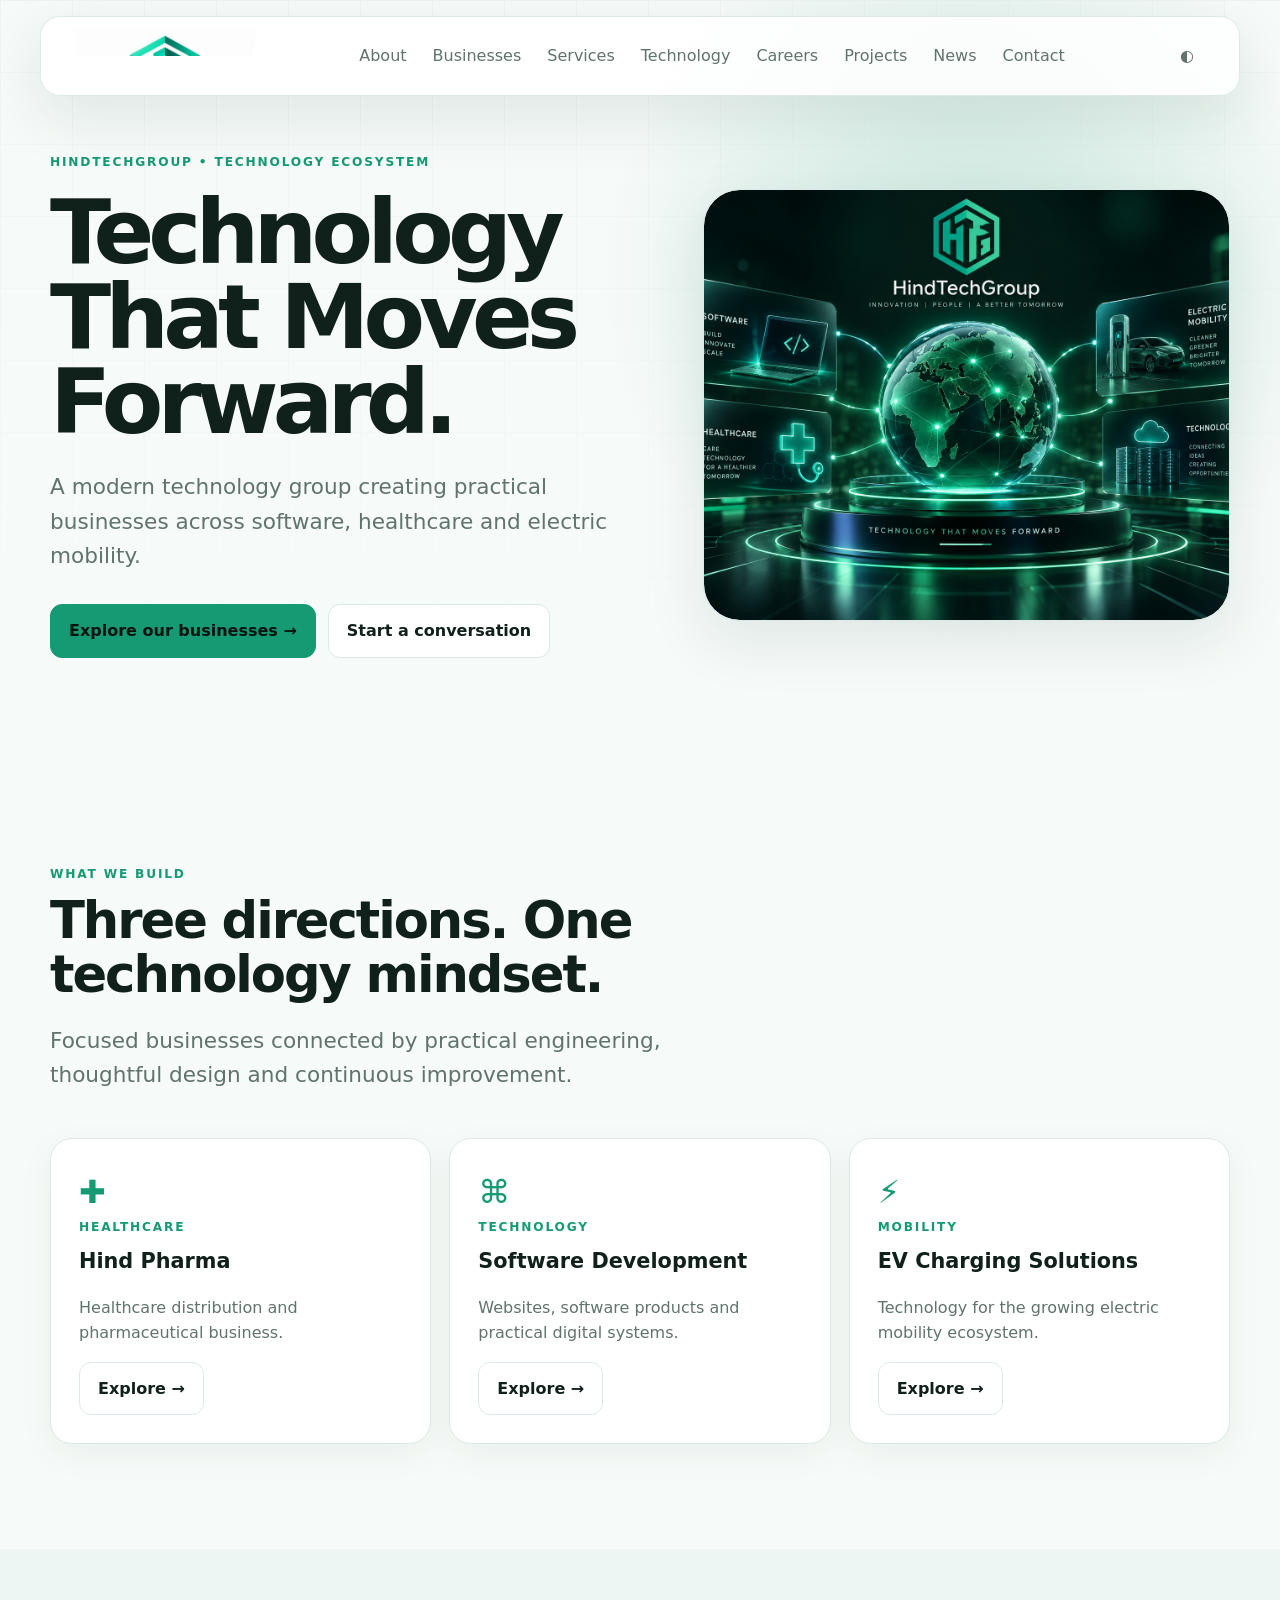
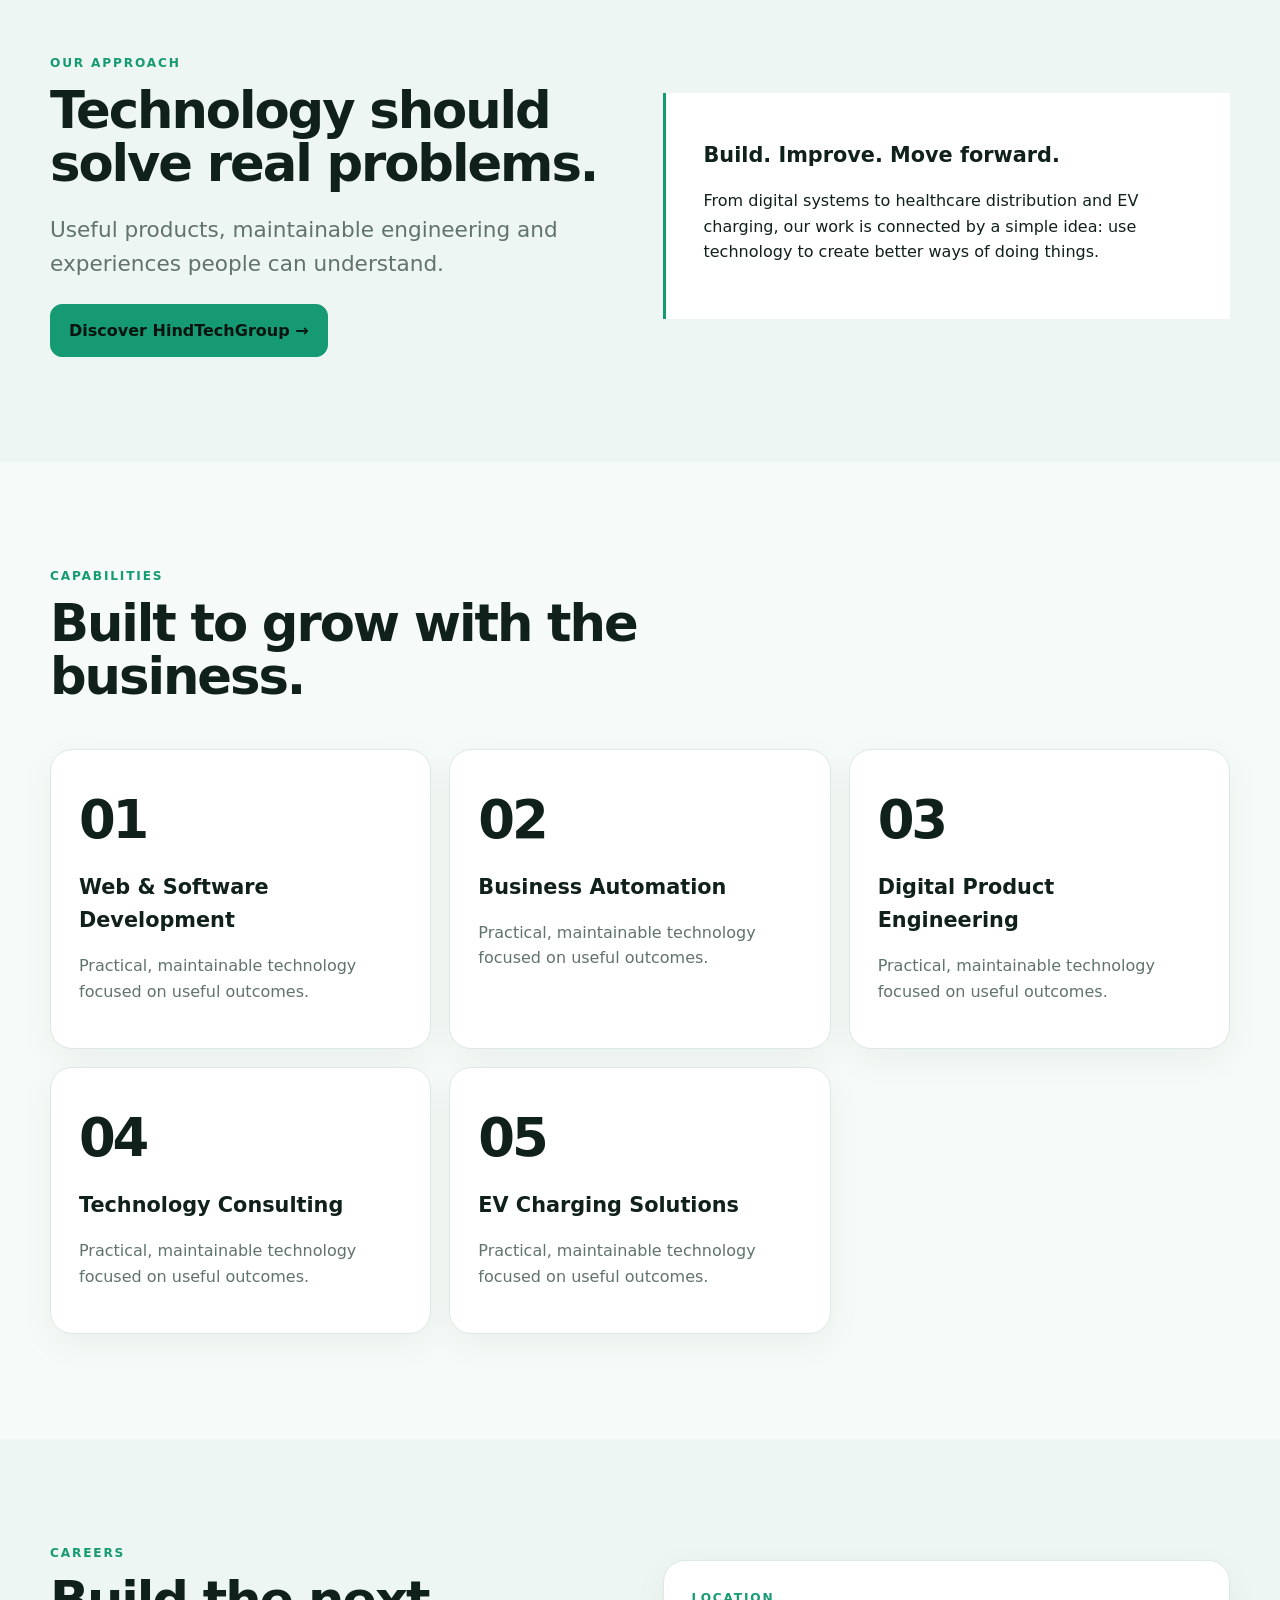
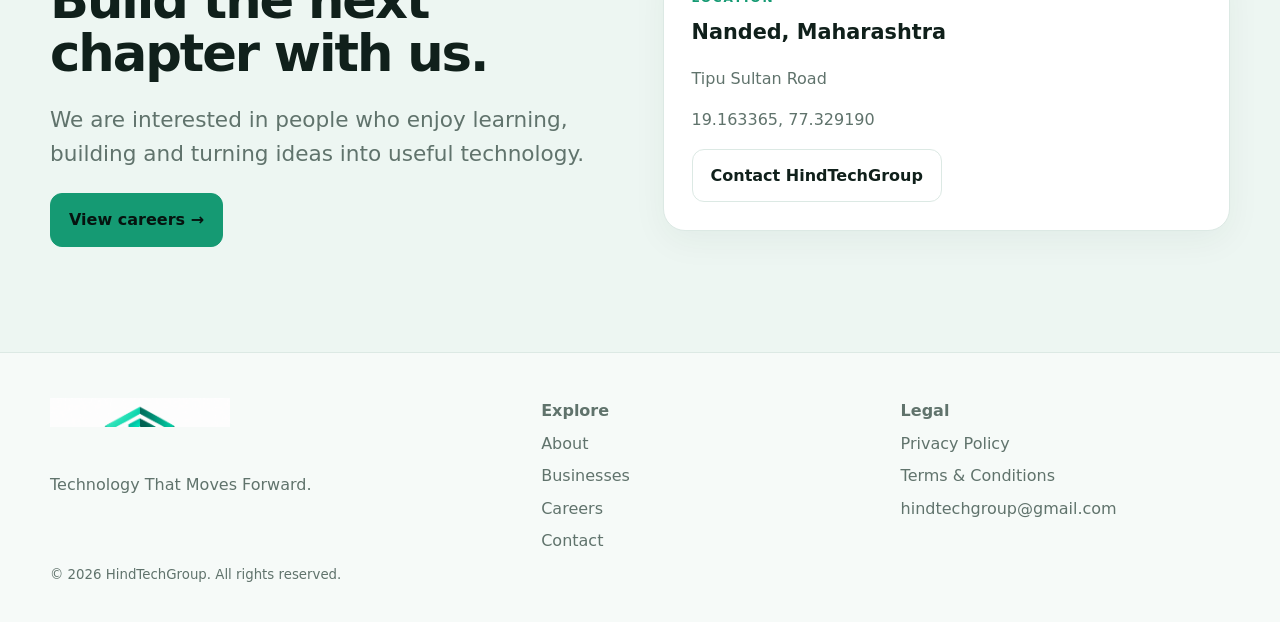
==== View/index.html @ 936b280a "Honor mobile browser Request Desktop Website" ====
<!doctype html><html lang="en"><head><meta charset="utf-8"><meta name="viewport" content="width=device-width,initial-scale=1"><script>(function(){var u=navigator.userAgent||'',t=navigator.maxTouchPoints||0,s=window.screen&&window.screen.width||0;var desktopRequested=((/Macintosh/.test(u)&&t>0)||(!/Android|iPhone|iPad|iPod|Mobile/.test(u)&&t>0&&s<=700));if(desktopRequested){document.documentElement.dataset.layout='desktop';var v=document.querySelector('meta[name="viewport"]');if(v)v.setAttribute('content','width=980,initial-scale=1');}})();</script><meta name="description" content="HindTechGroup builds technology across software, healthcare and EV charging solutions."><meta name="theme-color" content="#159a73"><link rel="icon" href="../Assets/HTG_logo.png"><link rel="stylesheet" href="styles.css"><title>HindTechGroup — Technology That Moves Forward.</title></head><body><header class="siteHeader"><div class="nav container"><a href="index.html"><img class="logo logoLight" src="../Assets/HTG_logo.png" alt="HindTechGroup"><img class="logo logoDark" src="../Assets/HTG_logo_dark.png" alt="HindTechGroup"></a><nav id="mainNav" class="navLinks" aria-label="Primary navigation"><a href="about.html">About</a><a href="businesses.html">Businesses</a><a href="services.html">Services</a><a href="technology.html">Technology</a><a href="careers.html">Careers</a><a href="projects.html">Projects</a><a href="news.html">News</a><a href="contact.html">Contact</a></nav><div><button id="themeToggle" class="themeBtn" type="button">◐</button><button id="menuToggle" class="menuBtn" type="button" aria-controls="mainNav" aria-expanded="false">☰</button></div></div></header><main><section class="hero"><div class="container heroGrid"><div class="reveal"><div class="eyebrow">HINDTECHGROUP • TECHNOLOGY ECOSYSTEM</div><h1>Technology That Moves Forward.</h1><p class="lead">A modern technology group creating practical businesses across software, healthcare and electric mobility.</p><div class="actions"><a class="btn primary" href="businesses.html">Explore our businesses →</a><a class="btn secondary" href="contact.html">Start a conversation</a></div></div><div class="visual reveal"><img class="heroVisualImage" src="../Assets/HTG_abstract%203D%20technology.png" alt="Abstract 3D technology visual representing HindTechGroup"></div></div></section><section class="section"><div class="container"><div class="sectionHead reveal"><div class="eyebrow">What we build</div><h2>Three directions. One technology mindset.</h2><p class="lead">Focused businesses connected by practical engineering, thoughtful design and continuous improvement.</p></div><div id="businessGrid" class="grid3"></div></div></section><section class="section alt"><div class="container split"><div class="reveal"><div class="eyebrow">Our approach</div><h2>Technology should solve real problems.</h2><p class="lead">Useful products, maintainable engineering and experiences people can understand.</p><a class="btn primary" href="about.html">Discover HindTechGroup →</a></div><div class="quote reveal"><h3>Build. Improve. Move forward.</h3><p>From digital systems to healthcare distribution and EV charging, our work is connected by a simple idea: use technology to create better ways of doing things.</p></div></div></section><section class="section"><div class="container"><div class="sectionHead reveal"><div class="eyebrow">Capabilities</div><h2>Built to grow with the business.</h2></div><div id="serviceGrid" class="grid3"></div></div></section><section class="section alt"><div class="container split"><div><div class="eyebrow">Careers</div><h2>Build the next chapter with us.</h2><p class="lead">We are interested in people who enjoy learning, building and turning ideas into useful technology.</p><a class="btn primary" href="careers.html">View careers →</a></div><div class="card"><div class="eyebrow">Location</div><h3>Nanded, Maharashtra</h3><p>Tipu Sultan Road</p><p>19.163365, 77.329190</p><a class="btn secondary" href="contact.html">Contact HindTechGroup</a></div></div></section></main><footer class="footer"><div class="container footerGrid"><div><img class="logo logoLight" src="../Assets/HTG_logo.png" alt="HindTechGroup"><img class="logo logoDark" src="../Assets/HTG_logo_dark.png" alt="HindTechGroup"><p>Technology That Moves Forward.</p></div><div><strong>Explore</strong><a href="about.html">About</a><a href="businesses.html">Businesses</a><a href="careers.html">Careers</a><a href="contact.html">Contact</a></div><div><strong>Legal</strong><a href="privacy.html">Privacy Policy</a><a href="terms.html">Terms & Conditions</a><a href="mailto:hindtechgroup@gmail.com">hindtechgroup@gmail.com</a></div></div><div class="container"><small>© <span id="year"></span> HindTechGroup. All rights reserved.</small></div></footer><script type="module" src="site.js"></script></body></html>
---- View/styles.css ----
:root{--bg:#f6faf8;--surface:#fff;--surface2:#edf6f2;--text:#10201b;--muted:#60736c;--line:#dce9e4;--brand:#159a73;--glow:rgba(21,154,115,.2);--shadow:0 20px 60px rgba(18,60,48,.1);--max:1180px}html[data-theme=dark]{--bg:#07110e;--surface:#0d1a16;--surface2:#11251f;--text:#eefaf6;--muted:#a2b9b0;--line:#1d3930;--brand:#34d6a3;--glow:rgba(52,214,163,.16);--shadow:0 24px 80px rgba(0,0,0,.35)}*{box-sizing:border-box}html{scroll-behavior:smooth}body{margin:0;background:var(--bg);color:var(--text);font-family:Inter,system-ui,-apple-system,"Segoe UI",sans-serif;line-height:1.6}a{color:inherit;text-decoration:none}button,input,textarea{font:inherit}img{max-width:100%}.container{width:min(var(--max),calc(100% - 40px));margin:auto}.siteHeader{position:fixed;z-index:50;top:16px;left:50%;transform:translateX(-50%);width:min(1200px,calc(100% - 28px));padding:10px 14px;background:color-mix(in srgb,var(--surface) 84%,transparent);border:1px solid var(--line);backdrop-filter:blur(18px);border-radius:20px;box-shadow:var(--shadow)}.nav{display:flex;align-items:center;justify-content:space-between;gap:18px}.logo{width:180px;height:58px;display:block}.logoLight{object-fit:cover;object-position:center top;clip-path:inset(0 0 50% 0)}.logoDark{display:none;object-fit:contain;object-position:left center}html[data-theme=dark] .logoLight{display:none}html[data-theme=dark] .logoDark{display:block}.navLinks{display:flex;gap:4px;align-items:center}.navLinks a,.themeBtn,.menuBtn{padding:9px 11px;border:0;background:transparent;color:var(--muted);border-radius:10px;cursor:pointer}.navLinks a:hover,.themeBtn:hover{color:var(--text);background:var(--surface2)}.menuBtn{display:none}.hero{min-height:760px;display:grid;align-items:center;position:relative;overflow:hidden;padding:150px 0 100px;background:radial-gradient(circle at 76% 36%,var(--glow),transparent 34%)}.hero:before{content:"";position:absolute;inset:0;opacity:.35;background-image:linear-gradient(var(--line) 1px,transparent 1px),linear-gradient(90deg,var(--line) 1px,transparent 1px);background-size:72px 72px;mask-image:linear-gradient(to bottom,#000,transparent 90%)}.heroGrid{position:relative;display:grid;grid-template-columns:1.05fr .95fr;gap:70px;align-items:center}.eyebrow{font-size:.76rem;font-weight:800;letter-spacing:.15em;text-transform:uppercase;color:var(--brand)}h1{font-size:clamp(3.3rem,7vw,6.8rem);line-height:.95;letter-spacing:-.065em;margin:18px 0 25px}h2{font-size:clamp(2rem,4vw,3.5rem);line-height:1.05;letter-spacing:-.04em;margin:10px 0 16px}h3{margin:8px 0;font-size:1.3rem}.lead{font-size:clamp(1.05rem,1.8vw,1.35rem);color:var(--muted);max-width:650px}.actions{display:flex;flex-wrap:wrap;gap:12px;margin-top:30px}.btn{display:inline-flex;align-items:center;justify-content:center;gap:8px;border-radius:12px;padding:13px 18px;font-weight:750;border:1px solid var(--line)}.btn.primary{background:var(--brand);color:#06130f;border-color:var(--brand)}.btn.secondary{background:var(--surface)}.visual{min-height:430px;border:1px solid var(--line);border-radius:36px;background:var(--surface);box-shadow:var(--shadow);position:relative;overflow:hidden}.heroVisualImage{display:block;width:100%;height:100%;min-height:430px;object-fit:cover;object-position:center;border-radius:inherit}.section{padding:105px 0}.section.alt{background:var(--surface2)}.sectionHead{max-width:760px;margin-bottom:45px}.grid3{display:grid;grid-template-columns:repeat(3,1fr);gap:18px}.card{padding:28px;border:1px solid var(--line);background:var(--surface);border-radius:22px;box-shadow:0 10px 35px rgba(10,50,40,.05)}.card p{color:var(--muted)}.icon{font-size:2rem;color:var(--brand)}.number{font-size:3.3rem;font-weight:850;letter-spacing:-.06em}.split{display:grid;grid-template-columns:1fr 1fr;gap:45px;align-items:center}.quote{padding:38px;border-left:3px solid var(--brand);background:var(--surface)}.footer{padding:45px 0 35px;border-top:1px solid var(--line);color:var(--muted)}.footerGrid{display:grid;grid-template-columns:1.4fr 1fr 1fr;gap:30px}.footer a{display:block;margin:7px 0}.form{display:grid;gap:14px}.formGrid{display:grid;grid-template-columns:1fr 1fr;gap:14px}.field{display:grid;gap:7px}.field label{font-weight:700;font-size:.9rem}.field input,.field textarea{width:100%;padding:13px 14px;border:1px solid var(--line);background:var(--surface);color:var(--text);border-radius:11px;outline:none}.field input:focus,.field textarea:focus{border-color:var(--brand);box-shadow:0 0 0 4px var(--glow)}.formStatus{color:var(--brand);min-height:24px}.reveal{opacity:0;transform:translateY(18px);transition:opacity .65s ease,transform .65s ease}.reveal.is-visible{opacity:1;transform:none}.pageHero{padding:180px 0 85px;background:radial-gradient(circle at 80% 30%,var(--glow),transparent 30%)}.map{width:100%;height:300px;border:0;border-radius:22px}.legal{max-width:850px}.legal h2{font-size:1.7rem;margin-top:38px}@media(max-width:900px){.heroGrid,.split{grid-template-columns:1fr}.visual{min-height:0}.heroVisualImage{height:auto;min-height:0;object-fit:contain;object-position:center}.grid3{grid-template-columns:1fr}.navLinks{position:absolute;top:72px;left:0;right:0;display:none;padding:10px;background:var(--surface);border:1px solid var(--line);border-radius:16px;flex-direction:column;align-items:stretch}.navLinks.is-open{display:flex}.menuBtn{display:inline-block}.footerGrid{grid-template-columns:1fr 1fr}.formGrid{grid-template-columns:1fr}}@media(max-width:600px){.map{height:230px}.container{width:calc(100% - 28px)}.siteHeader{top:9px}.logo{width:155px;height:52px}.logoLight{object-fit:cover;object-position:center top;clip-path:inset(0 0 50% 0)}.logoDark{object-fit:contain;object-position:left center}.hero{min-height:auto;padding:135px 0 70px}h1{font-size:3.5rem}.section{padding:75px 0}.footerGrid{grid-template-columns:1fr}.btn{width:100%}.actions{flex-direction:column}}
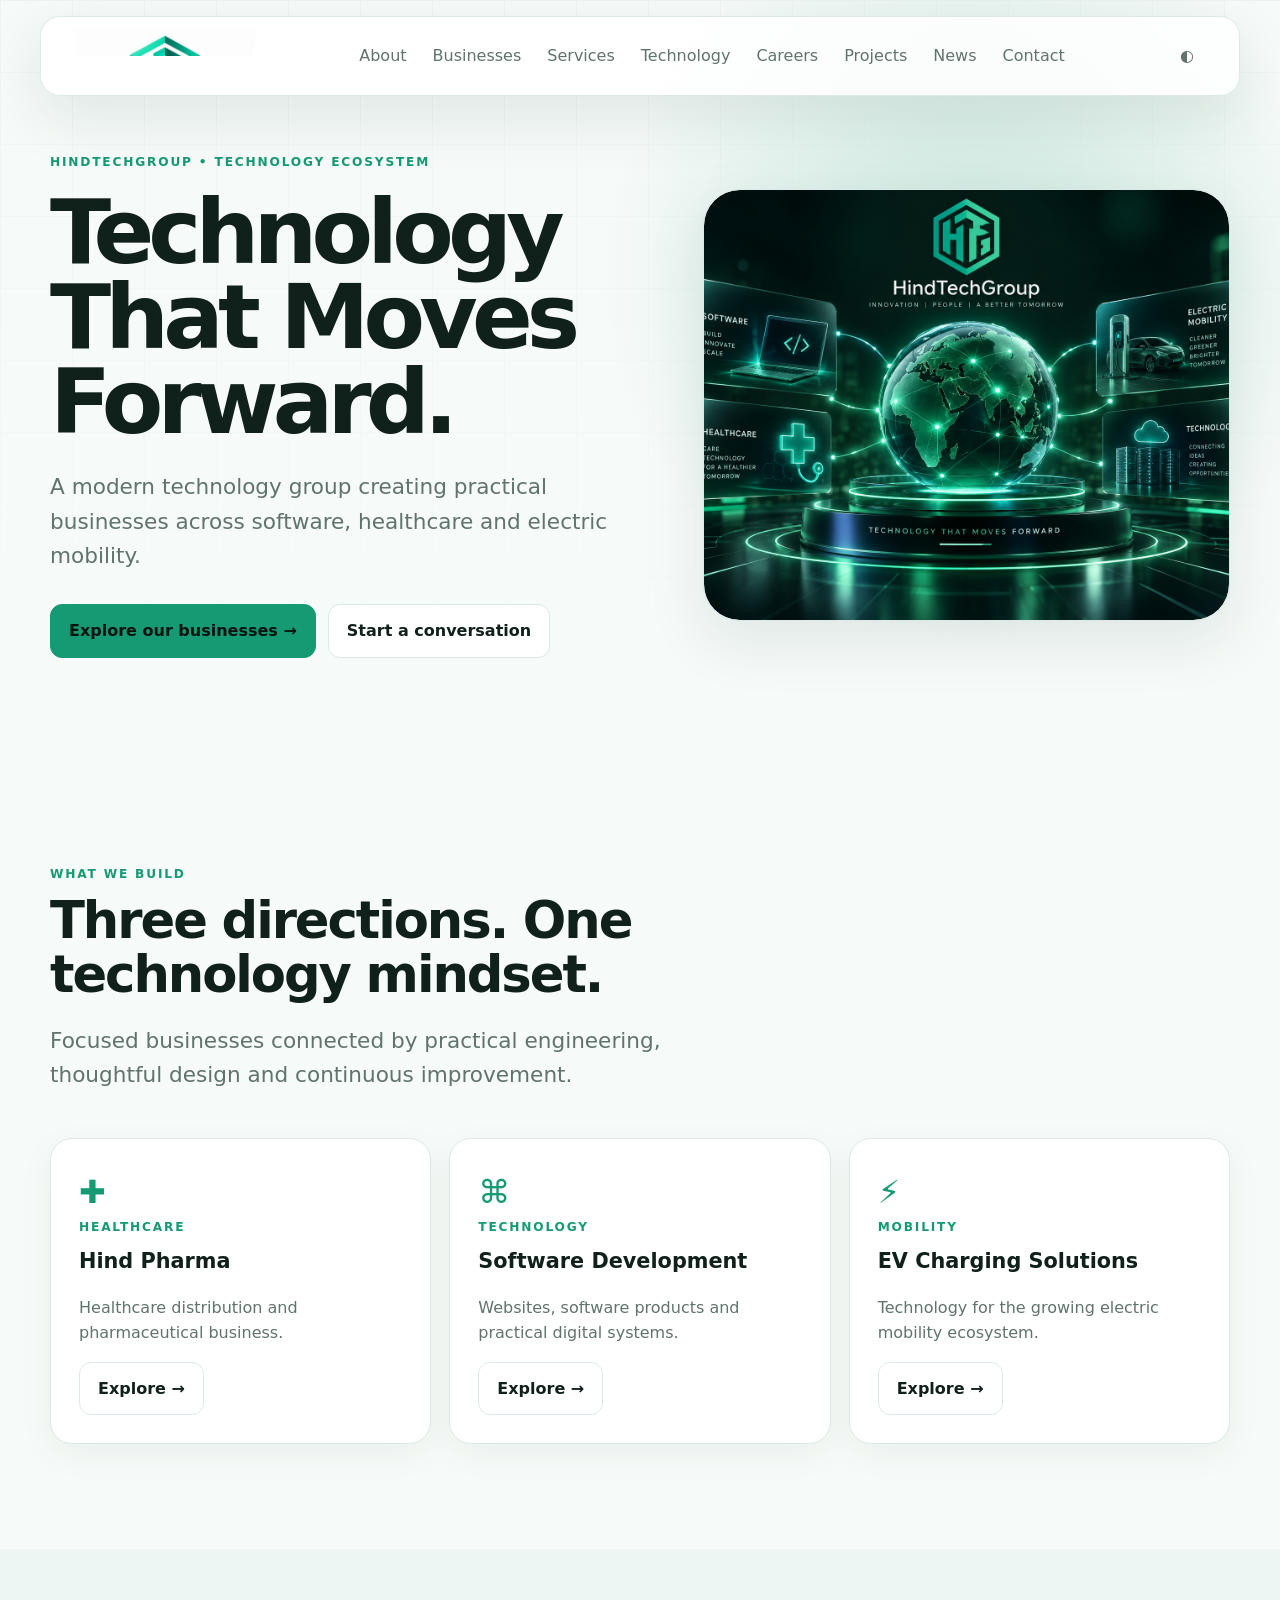
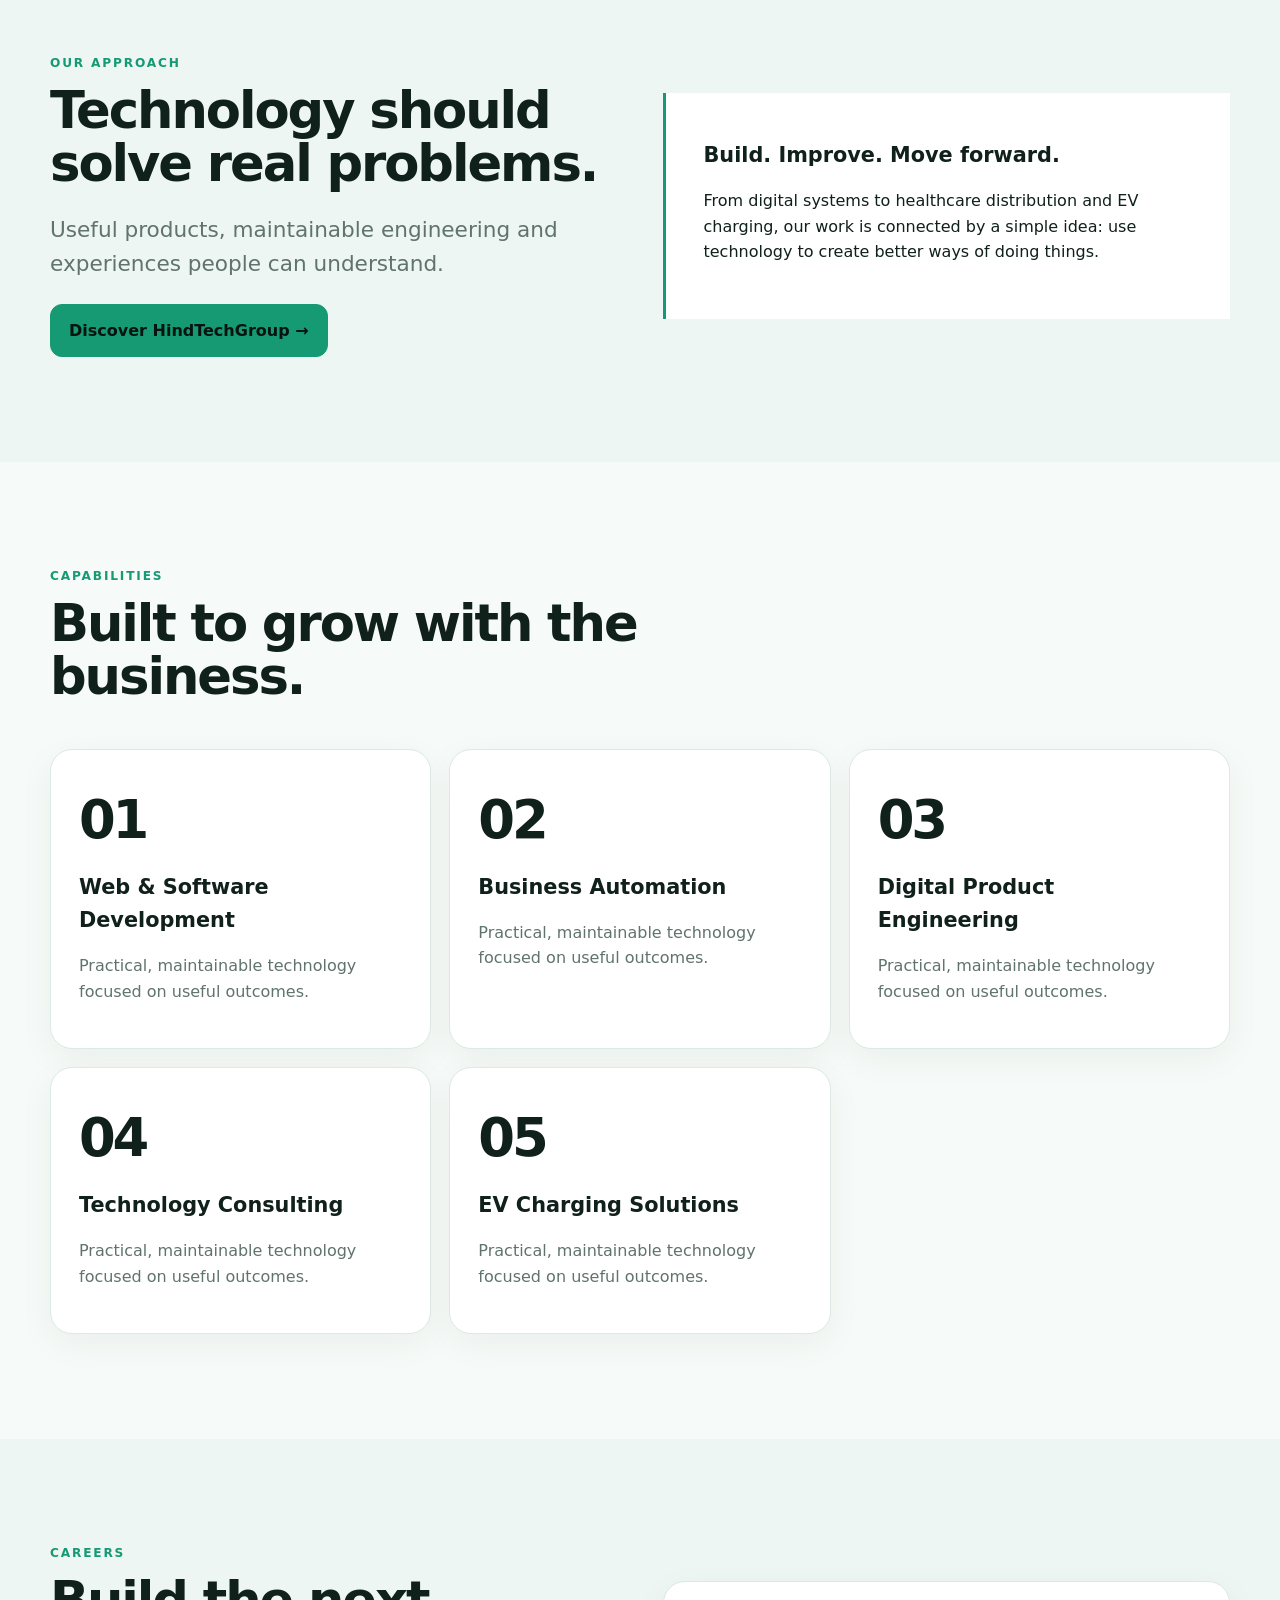
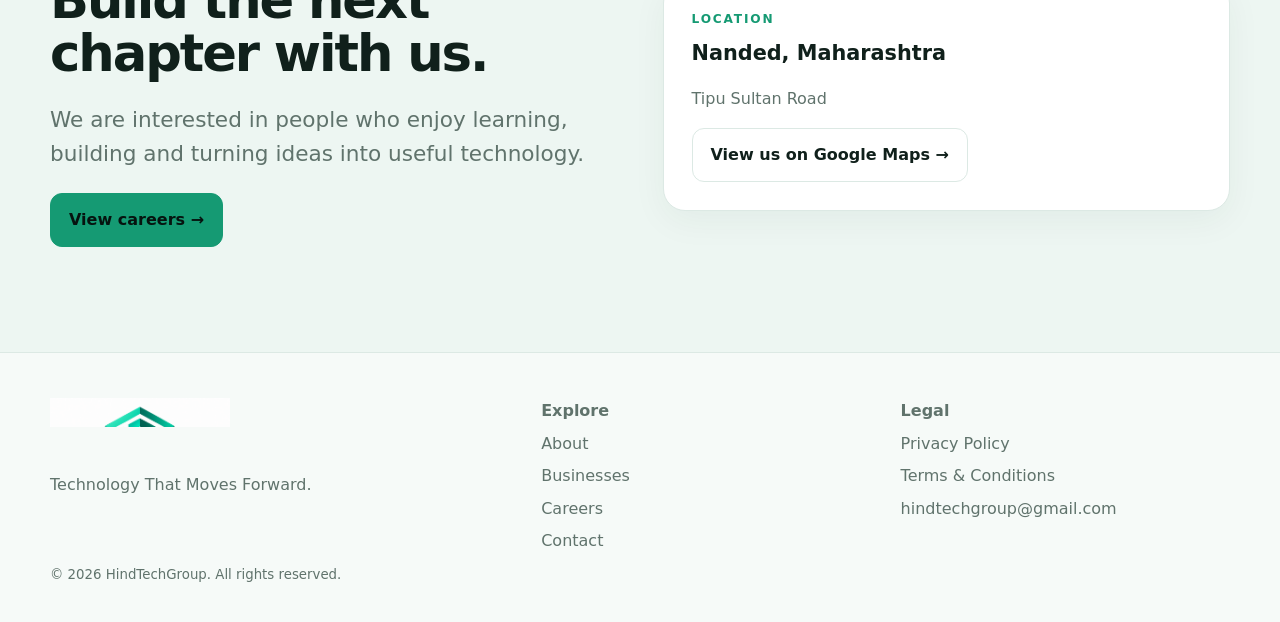
==== commit b679deb9: "Replace homepage coordinates with Google Maps location button" ====
--- a/View/index.html
+++ b/View/index.html
@@ -1 +1 @@
-<!doctype html><html lang="en"><head><meta charset="utf-8"><meta name="viewport" content="width=device-width,initial-scale=1"><script>(function(){var u=navigator.userAgent||'',t=navigator.maxTouchPoints||0,s=window.screen&&window.screen.width||0;var desktopRequested=((/Macintosh/.test(u)&&t>0)||(!/Android|iPhone|iPad|iPod|Mobile/.test(u)&&t>0&&s<=700));if(desktopRequested){document.documentElement.dataset.layout='desktop';var v=document.querySelector('meta[name="viewport"]');if(v)v.setAttribute('content','width=980,initial-scale=1');}})();</script><meta name="description" content="HindTechGroup builds technology across software, healthcare and EV charging solutions."><meta name="theme-color" content="#159a73"><link rel="icon" href="../Assets/HTG_logo.png"><link rel="stylesheet" href="styles.css"><title>HindTechGroup — Technology That Moves Forward.</title></head><body><header class="siteHeader"><div class="nav container"><a href="index.html"><img class="logo logoLight" src="../Assets/HTG_logo.png" alt="HindTechGroup"><img class="logo logoDark" src="../Assets/HTG_logo_dark.png" alt="HindTechGroup"></a><nav id="mainNav" class="navLinks" aria-label="Primary navigation"><a href="about.html">About</a><a href="businesses.html">Businesses</a><a href="services.html">Services</a><a href="technology.html">Technology</a><a href="careers.html">Careers</a><a href="projects.html">Projects</a><a href="news.html">News</a><a href="contact.html">Contact</a></nav><div><button id="themeToggle" class="themeBtn" type="button">◐</button><button id="menuToggle" class="menuBtn" type="button" aria-controls="mainNav" aria-expanded="false">☰</button></div></div></header><main><section class="hero"><div class="container heroGrid"><div class="reveal"><div class="eyebrow">HINDTECHGROUP • TECHNOLOGY ECOSYSTEM</div><h1>Technology That Moves Forward.</h1><p class="lead">A modern technology group creating practical businesses across software, healthcare and electric mobility.</p><div class="actions"><a class="btn primary" href="businesses.html">Explore our businesses →</a><a class="btn secondary" href="contact.html">Start a conversation</a></div></div><div class="visual reveal"><img class="heroVisualImage" src="../Assets/HTG_abstract%203D%20technology.png" alt="Abstract 3D technology visual representing HindTechGroup"></div></div></section><section class="section"><div class="container"><div class="sectionHead reveal"><div class="eyebrow">What we build</div><h2>Three directions. One technology mindset.</h2><p class="lead">Focused businesses connected by practical engineering, thoughtful design and continuous improvement.</p></div><div id="businessGrid" class="grid3"></div></div></section><section class="section alt"><div class="container split"><div class="reveal"><div class="eyebrow">Our approach</div><h2>Technology should solve real problems.</h2><p class="lead">Useful products, maintainable engineering and experiences people can understand.</p><a class="btn primary" href="about.html">Discover HindTechGroup →</a></div><div class="quote reveal"><h3>Build. Improve. Move forward.</h3><p>From digital systems to healthcare distribution and EV charging, our work is connected by a simple idea: use technology to create better ways of doing things.</p></div></div></section><section class="section"><div class="container"><div class="sectionHead reveal"><div class="eyebrow">Capabilities</div><h2>Built to grow with the business.</h2></div><div id="serviceGrid" class="grid3"></div></div></section><section class="section alt"><div class="container split"><div><div class="eyebrow">Careers</div><h2>Build the next chapter with us.</h2><p class="lead">We are interested in people who enjoy learning, building and turning ideas into useful technology.</p><a class="btn primary" href="careers.html">View careers →</a></div><div class="card"><div class="eyebrow">Location</div><h3>Nanded, Maharashtra</h3><p>Tipu Sultan Road</p><p>19.163365, 77.329190</p><a class="btn secondary" href="contact.html">Contact HindTechGroup</a></div></div></section></main><footer class="footer"><div class="container footerGrid"><div><img class="logo logoLight" src="../Assets/HTG_logo.png" alt="HindTechGroup"><img class="logo logoDark" src="../Assets/HTG_logo_dark.png" alt="HindTechGroup"><p>Technology That Moves Forward.</p></div><div><strong>Explore</strong><a href="about.html">About</a><a href="businesses.html">Businesses</a><a href="careers.html">Careers</a><a href="contact.html">Contact</a></div><div><strong>Legal</strong><a href="privacy.html">Privacy Policy</a><a href="terms.html">Terms & Conditions</a><a href="mailto:hindtechgroup@gmail.com">hindtechgroup@gmail.com</a></div></div><div class="container"><small>© <span id="year"></span> HindTechGroup. All rights reserved.</small></div></footer><script type="module" src="site.js"></script></body></html>+<!doctype html><html lang="en"><head><meta charset="utf-8"><meta name="viewport" content="width=device-width,initial-scale=1"><script>(function(){var n=navigator,s=n.screen||{},u=n.userAgent||'',touch=(n.maxTouchPoints||0)>0,smallScreen=(s.width||0)<=700,appleTouch=/Macintosh|MacIntel/.test(u)&&touch,desktopUA=!/Mobi|Android.*Mobile|iPhone|iPod|Windows Phone/i.test(u),wideViewport=(window.innerWidth||0)>=900;var desktopRequest=touch&&((smallScreen&&desktopUA)||appleTouch&&wideViewport);if(desktopRequest){document.documentElement.dataset.layout='desktop';var v=document.querySelector('meta[name="viewport"]');if(v)v.setAttribute('content','width=980,initial-scale=1');}})();</script><meta name="description" content="HindTechGroup builds technology across software, healthcare and EV charging solutions."><meta name="theme-color" content="#159a73"><link rel="icon" href="../Assets/HTG_logo.png"><link rel="stylesheet" href="styles.css"><title>HindTechGroup — Technology That Moves Forward.</title></head><body><header class="siteHeader"><div class="nav container"><a href="index.html"><img class="logo logoLight" src="../Assets/HTG_logo.png" alt="HindTechGroup"><img class="logo logoDark" src="../Assets/HTG_logo_dark.png" alt="HindTechGroup"></a><nav id="mainNav" class="navLinks" aria-label="Primary navigation"><a href="about.html">About</a><a href="businesses.html">Businesses</a><a href="services.html">Services</a><a href="technology.html">Technology</a><a href="careers.html">Careers</a><a href="projects.html">Projects</a><a href="news.html">News</a><a href="contact.html">Contact</a></nav><div><button id="themeToggle" class="themeBtn" type="button">◐</button><button id="menuToggle" class="menuBtn" type="button" aria-controls="mainNav" aria-expanded="false">☰</button></div></div></header><main><section class="hero"><div class="container heroGrid"><div class="reveal"><div class="eyebrow">HINDTECHGROUP • TECHNOLOGY ECOSYSTEM</div><h1>Technology That Moves Forward.</h1><p class="lead">A modern technology group creating practical businesses across software, healthcare and electric mobility.</p><div class="actions"><a class="btn primary" href="businesses.html">Explore our businesses →</a><a class="btn secondary" href="contact.html">Start a conversation</a></div></div><div class="visual reveal"><img class="heroVisualImage" src="../Assets/HTG_abstract%203D%20technology.png" alt="Abstract 3D technology visual representing HindTechGroup"></div></div></section><section class="section"><div class="container"><div class="sectionHead reveal"><div class="eyebrow">What we build</div><h2>Three directions. One technology mindset.</h2><p class="lead">Focused businesses connected by practical engineering, thoughtful design and continuous improvement.</p></div><div id="businessGrid" class="grid3"></div></div></section><section class="section alt"><div class="container split"><div class="reveal"><div class="eyebrow">Our approach</div><h2>Technology should solve real problems.</h2><p class="lead">Useful products, maintainable engineering and experiences people can understand.</p><a class="btn primary" href="about.html">Discover HindTechGroup →</a></div><div class="quote reveal"><h3>Build. Improve. Move forward.</h3><p>From digital systems to healthcare distribution and EV charging, our work is connected by a simple idea: use technology to create better ways of doing things.</p></div></div></section><section class="section"><div class="container"><div class="sectionHead reveal"><div class="eyebrow">Capabilities</div><h2>Built to grow with the business.</h2></div><div id="serviceGrid" class="grid3"></div></div></section><section class="section alt"><div class="container split"><div><div class="eyebrow">Careers</div><h2>Build the next chapter with us.</h2><p class="lead">We are interested in people who enjoy learning, building and turning ideas into useful technology.</p><a class="btn primary" href="careers.html">View careers →</a></div><div class="card"><div class="eyebrow">Location</div><h3>Nanded, Maharashtra</h3><p>Tipu Sultan Road</p><a class="btn secondary" target="_blank" rel="noopener" href="https://www.google.com/maps/search/?api=1&query=19.163365,77.329190">View us on Google Maps →</a></div></div></section></main><footer class="footer"><div class="container footerGrid"><div><img class="logo logoLight" src="../Assets/HTG_logo.png" alt="HindTechGroup"><img class="logo logoDark" src="../Assets/HTG_logo_dark.png" alt="HindTechGroup"><p>Technology That Moves Forward.</p></div><div><strong>Explore</strong><a href="about.html">About</a><a href="businesses.html">Businesses</a><a href="careers.html">Careers</a><a href="contact.html">Contact</a></div><div><strong>Legal</strong><a href="privacy.html">Privacy Policy</a><a href="terms.html">Terms & Conditions</a><a href="mailto:hindtechgroup@gmail.com">hindtechgroup@gmail.com</a></div></div><div class="container"><small>© <span id="year"></span> HindTechGroup. All rights reserved.</small></div></footer><script type="module" src="site.js"></script></body></html>
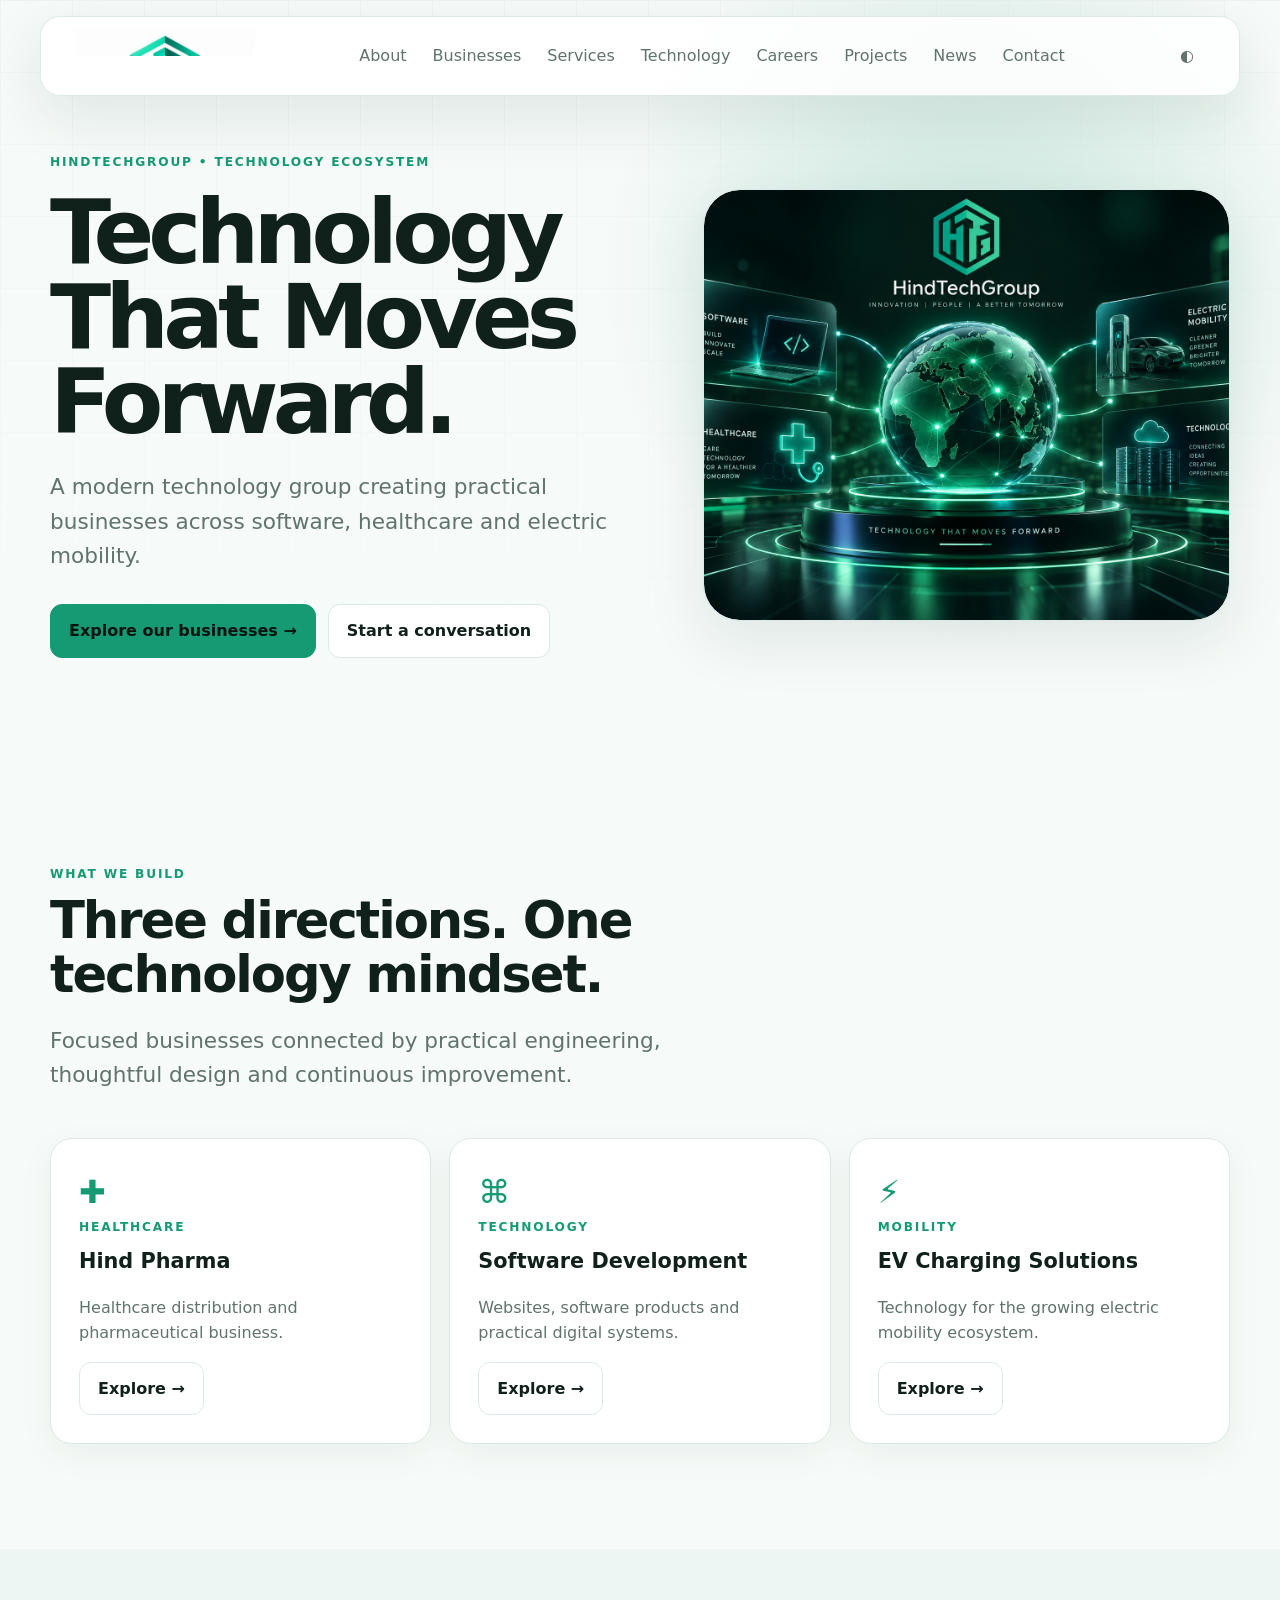
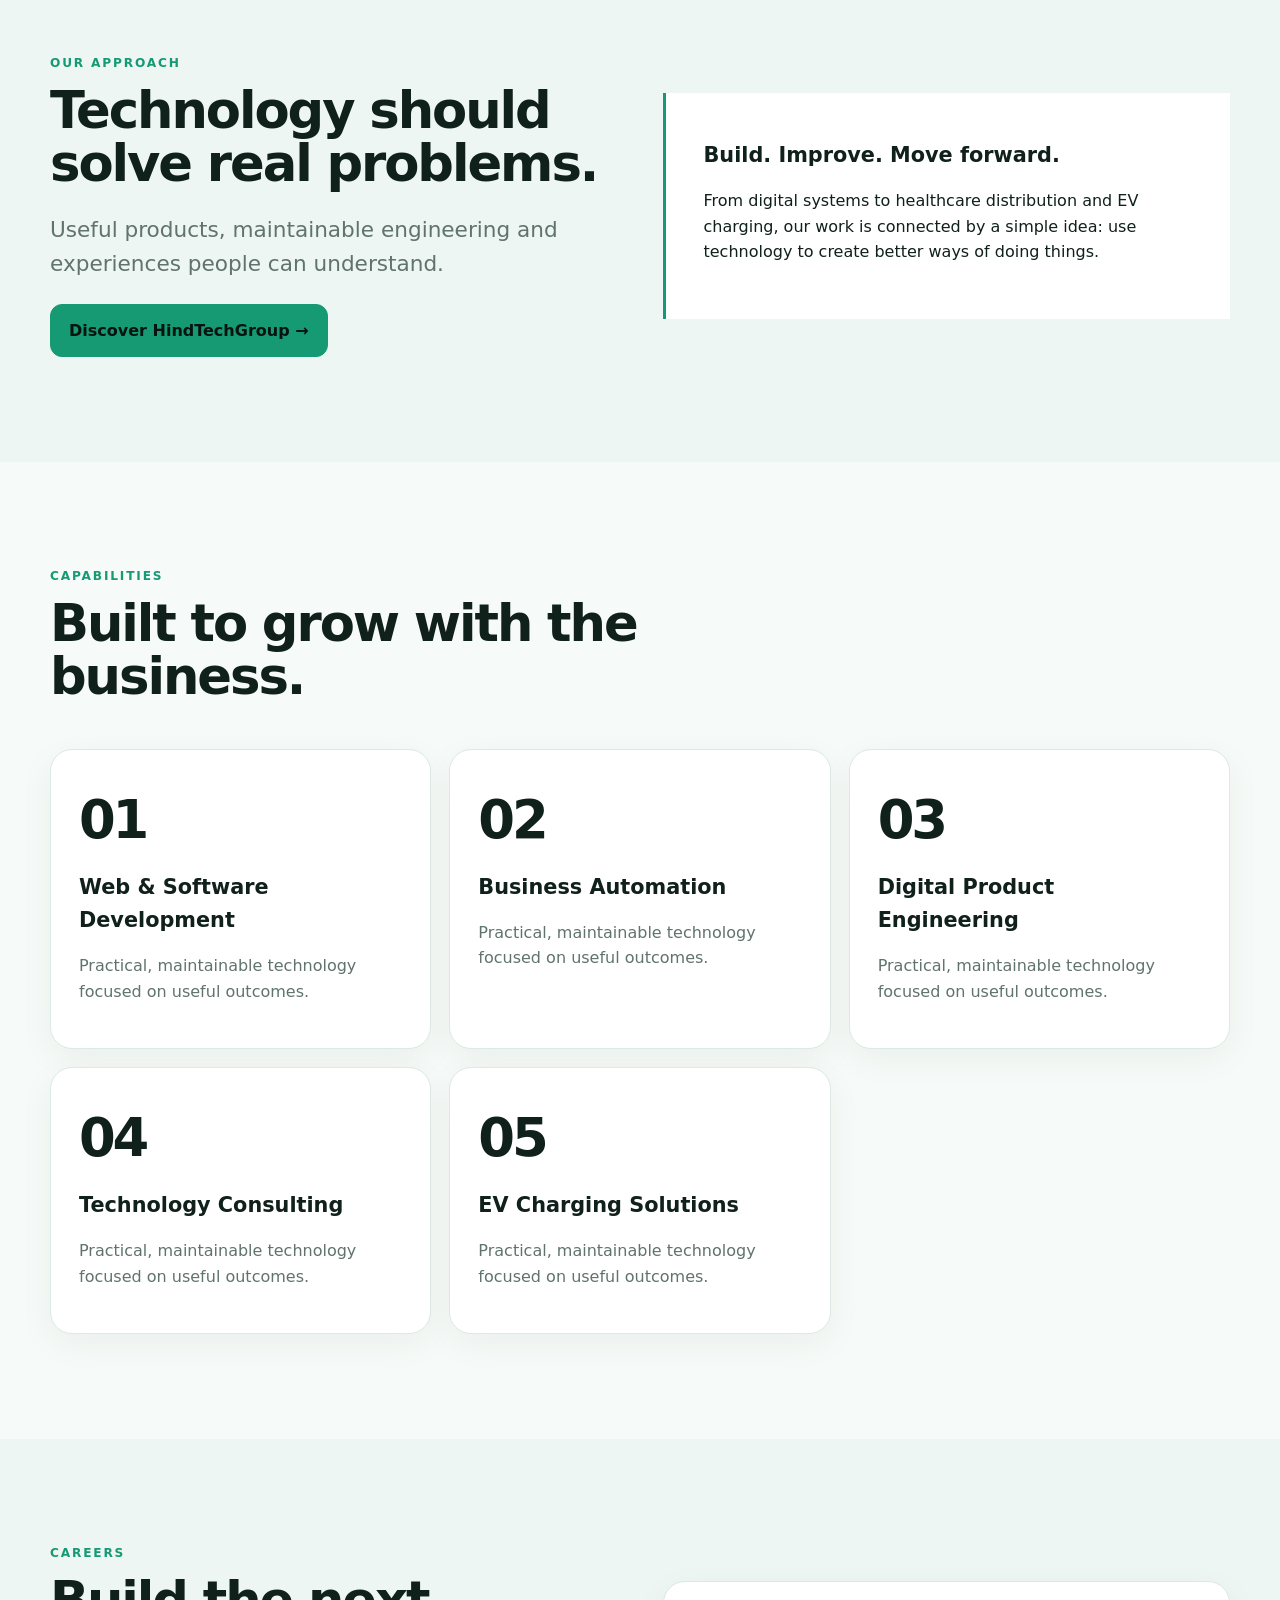
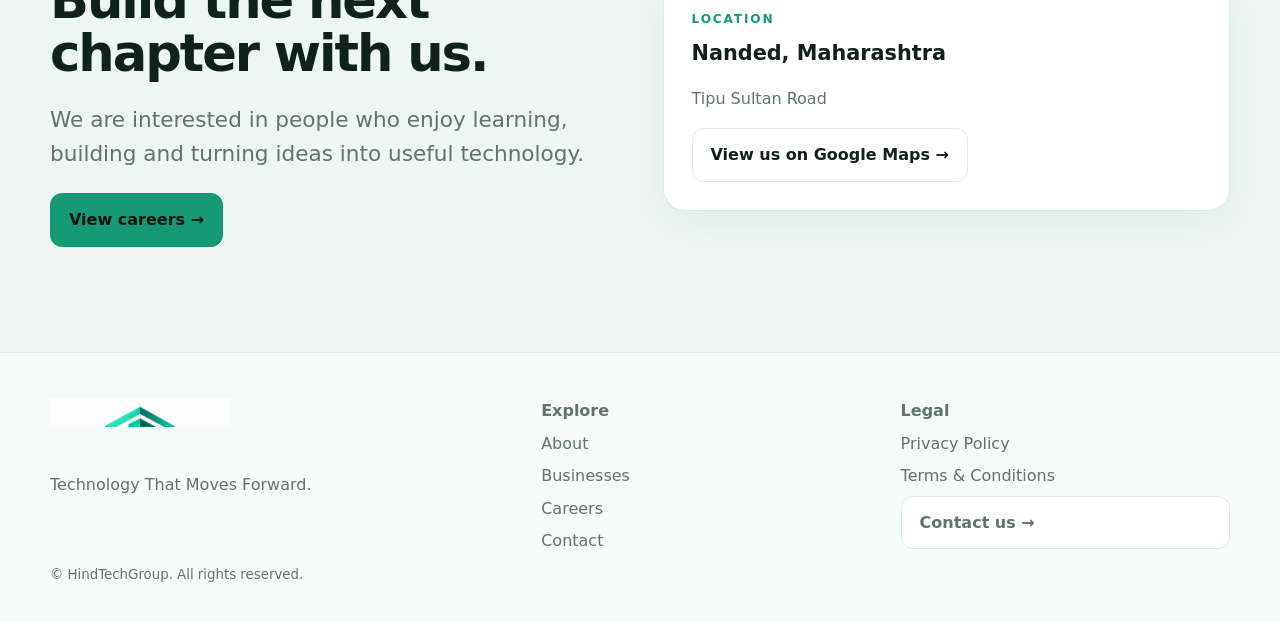
==== commit 88d1d51d: "Hide public email address behind contact action" ====
--- a/View/index.html
+++ b/View/index.html
@@ -1 +1 @@
-<!doctype html><html lang="en"><head><meta charset="utf-8"><meta name="viewport" content="width=device-width,initial-scale=1"><script>(function(){var n=navigator,s=n.screen||{},u=n.userAgent||'',touch=(n.maxTouchPoints||0)>0,smallScreen=(s.width||0)<=700,appleTouch=/Macintosh|MacIntel/.test(u)&&touch,desktopUA=!/Mobi|Android.*Mobile|iPhone|iPod|Windows Phone/i.test(u),wideViewport=(window.innerWidth||0)>=900;var desktopRequest=touch&&((smallScreen&&desktopUA)||appleTouch&&wideViewport);if(desktopRequest){document.documentElement.dataset.layout='desktop';var v=document.querySelector('meta[name="viewport"]');if(v)v.setAttribute('content','width=980,initial-scale=1');}})();</script><meta name="description" content="HindTechGroup builds technology across software, healthcare and EV charging solutions."><meta name="theme-color" content="#159a73"><link rel="icon" href="../Assets/HTG_logo.png"><link rel="stylesheet" href="styles.css"><title>HindTechGroup — Technology That Moves Forward.</title></head><body><header class="siteHeader"><div class="nav container"><a href="index.html"><img class="logo logoLight" src="../Assets/HTG_logo.png" alt="HindTechGroup"><img class="logo logoDark" src="../Assets/HTG_logo_dark.png" alt="HindTechGroup"></a><nav id="mainNav" class="navLinks" aria-label="Primary navigation"><a href="about.html">About</a><a href="businesses.html">Businesses</a><a href="services.html">Services</a><a href="technology.html">Technology</a><a href="careers.html">Careers</a><a href="projects.html">Projects</a><a href="news.html">News</a><a href="contact.html">Contact</a></nav><div><button id="themeToggle" class="themeBtn" type="button">◐</button><button id="menuToggle" class="menuBtn" type="button" aria-controls="mainNav" aria-expanded="false">☰</button></div></div></header><main><section class="hero"><div class="container heroGrid"><div class="reveal"><div class="eyebrow">HINDTECHGROUP • TECHNOLOGY ECOSYSTEM</div><h1>Technology That Moves Forward.</h1><p class="lead">A modern technology group creating practical businesses across software, healthcare and electric mobility.</p><div class="actions"><a class="btn primary" href="businesses.html">Explore our businesses →</a><a class="btn secondary" href="contact.html">Start a conversation</a></div></div><div class="visual reveal"><img class="heroVisualImage" src="../Assets/HTG_abstract%203D%20technology.png" alt="Abstract 3D technology visual representing HindTechGroup"></div></div></section><section class="section"><div class="container"><div class="sectionHead reveal"><div class="eyebrow">What we build</div><h2>Three directions. One technology mindset.</h2><p class="lead">Focused businesses connected by practical engineering, thoughtful design and continuous improvement.</p></div><div id="businessGrid" class="grid3"></div></div></section><section class="section alt"><div class="container split"><div class="reveal"><div class="eyebrow">Our approach</div><h2>Technology should solve real problems.</h2><p class="lead">Useful products, maintainable engineering and experiences people can understand.</p><a class="btn primary" href="about.html">Discover HindTechGroup →</a></div><div class="quote reveal"><h3>Build. Improve. Move forward.</h3><p>From digital systems to healthcare distribution and EV charging, our work is connected by a simple idea: use technology to create better ways of doing things.</p></div></div></section><section class="section"><div class="container"><div class="sectionHead reveal"><div class="eyebrow">Capabilities</div><h2>Built to grow with the business.</h2></div><div id="serviceGrid" class="grid3"></div></div></section><section class="section alt"><div class="container split"><div><div class="eyebrow">Careers</div><h2>Build the next chapter with us.</h2><p class="lead">We are interested in people who enjoy learning, building and turning ideas into useful technology.</p><a class="btn primary" href="careers.html">View careers →</a></div><div class="card"><div class="eyebrow">Location</div><h3>Nanded, Maharashtra</h3><p>Tipu Sultan Road</p><a class="btn secondary" target="_blank" rel="noopener" href="https://www.google.com/maps/search/?api=1&query=19.163365,77.329190">View us on Google Maps →</a></div></div></section></main><footer class="footer"><div class="container footerGrid"><div><img class="logo logoLight" src="../Assets/HTG_logo.png" alt="HindTechGroup"><img class="logo logoDark" src="../Assets/HTG_logo_dark.png" alt="HindTechGroup"><p>Technology That Moves Forward.</p></div><div><strong>Explore</strong><a href="about.html">About</a><a href="businesses.html">Businesses</a><a href="careers.html">Careers</a><a href="contact.html">Contact</a></div><div><strong>Legal</strong><a href="privacy.html">Privacy Policy</a><a href="terms.html">Terms & Conditions</a><a href="mailto:hindtechgroup@gmail.com">hindtechgroup@gmail.com</a></div></div><div class="container"><small>© <span id="year"></span> HindTechGroup. All rights reserved.</small></div></footer><script type="module" src="site.js"></script></body></html>+<!doctype html><html lang="en"><head><meta charset="utf-8"><meta name="viewport" content="width=device-width,initial-scale=1"><script>(function(){var n=navigator,s=n.screen||{},u=n.userAgent||'',touch=(n.maxTouchPoints||0)>0,smallScreen=(s.width||0)<=700,appleTouch=/Macintosh|MacIntel/.test(u)&&touch,desktopUA=!/Mobi|Android.*Mobile|iPhone|iPod|Windows Phone/i.test(u),wideViewport=(window.innerWidth||0)>=900;var desktopRequest=touch&&((smallScreen&&desktopUA)||appleTouch&&wideViewport);if(desktopRequest){document.documentElement.dataset.layout='desktop';var v=document.querySelector('meta[name="viewport"]');if(v)v.setAttribute('content','width=980,initial-scale=1');}})();</script><meta name="description" content="HindTechGroup builds technology across software, healthcare and EV charging solutions."><meta name="theme-color" content="#159a73"><link rel="icon" href="../Assets/HTG_logo.png"><link rel="stylesheet" href="styles.css"><title>HindTechGroup — Technology That Moves Forward.</title></head><body><header class="siteHeader"><div class="nav container"><a href="index.html"><img class="logo logoLight" src="../Assets/HTG_logo.png" alt="HindTechGroup"><img class="logo logoDark" src="../Assets/HTG_logo_dark.png" alt="HindTechGroup"></a><nav id="mainNav" class="navLinks" aria-label="Primary navigation"><a href="about.html">About</a><a href="businesses.html">Businesses</a><a href="services.html">Services</a><a href="technology.html">Technology</a><a href="careers.html">Careers</a><a href="projects.html">Projects</a><a href="news.html">News</a><a href="contact.html">Contact</a></nav><div><button id="themeToggle" class="themeBtn" type="button">◐</button><button id="menuToggle" class="menuBtn" type="button" aria-controls="mainNav" aria-expanded="false" aria-label="Open navigation menu"><span class="menuIcon">☰</span></button></div></div></header><main><section class="hero"><div class="container heroGrid"><div class="reveal"><div class="eyebrow">HINDTECHGROUP • TECHNOLOGY ECOSYSTEM</div><h1>Technology That Moves Forward.</h1><p class="lead">A modern technology group creating practical businesses across software, healthcare and electric mobility.</p><div class="actions"><a class="btn primary" href="businesses.html">Explore our businesses →</a><a class="btn secondary" href="contact.html">Start a conversation</a></div></div><div class="visual reveal"><img class="heroVisualImage" src="../Assets/HTG_abstract%203D%20technology.png" alt="Abstract 3D technology visual representing HindTechGroup"></div></div></section><section class="section"><div class="container"><div class="sectionHead reveal"><div class="eyebrow">What we build</div><h2>Three directions. One technology mindset.</h2><p class="lead">Focused businesses connected by practical engineering, thoughtful design and continuous improvement.</p></div><div id="businessGrid" class="grid3"></div></div></section><section class="section alt"><div class="container split"><div class="reveal"><div class="eyebrow">Our approach</div><h2>Technology should solve real problems.</h2><p class="lead">Useful products, maintainable engineering and experiences people can understand.</p><a class="btn primary" href="about.html">Discover HindTechGroup →</a></div><div class="quote reveal"><h3>Build. Improve. Move forward.</h3><p>From digital systems to healthcare distribution and EV charging, our work is connected by a simple idea: use technology to create better ways of doing things.</p></div></div></section><section class="section"><div class="container"><div class="sectionHead reveal"><div class="eyebrow">Capabilities</div><h2>Built to grow with the business.</h2></div><div id="serviceGrid" class="grid3"></div></div></section><section class="section alt"><div class="container split"><div><div class="eyebrow">Careers</div><h2>Build the next chapter with us.</h2><p class="lead">We are interested in people who enjoy learning, building and turning ideas into useful technology.</p><a class="btn primary" href="careers.html">View careers →</a></div><div class="card"><div class="eyebrow">Location</div><h3>Nanded, Maharashtra</h3><p>Tipu Sultan Road</p><a class="btn secondary" target="_blank" rel="noopener" href="https://www.google.com/maps/search/?api=1&query=19.163365,77.329190">View us on Google Maps →</a></div></div></section></main><footer class="footer"><div class="container footerGrid"><div><img class="logo logoLight" src="../Assets/HTG_logo.png" alt="HindTechGroup"><img class="logo logoDark" src="../Assets/HTG_logo_dark.png" alt="HindTechGroup"><p>Technology That Moves Forward.</p></div><div><strong>Explore</strong><a href="about.html">About</a><a href="businesses.html">Businesses</a><a href="careers.html">Careers</a><a href="contact.html">Contact</a></div><div><strong>Legal</strong><a href="privacy.html">Privacy Policy</a><a href="terms.html">Terms & Conditions</a><a class="btn secondary" href="contact.html">Contact us →</a></div></div><div class="container"><small>© <span id="year"></span> HindTechGroup. All rights reserved.</small></div></footer><script type="module" src="site.js"></script></body></html>
--- a/View/styles.css
+++ b/View/styles.css
@@ -1 +1 @@
-:root{--bg:#f6faf8;--surface:#fff;--surface2:#edf6f2;--text:#10201b;--muted:#60736c;--line:#dce9e4;--brand:#159a73;--glow:rgba(21,154,115,.2);--shadow:0 20px 60px rgba(18,60,48,.1);--max:1180px}html[data-theme=dark]{--bg:#07110e;--surface:#0d1a16;--surface2:#11251f;--text:#eefaf6;--muted:#a2b9b0;--line:#1d3930;--brand:#34d6a3;--glow:rgba(52,214,163,.16);--shadow:0 24px 80px rgba(0,0,0,.35)}*{box-sizing:border-box}html{scroll-behavior:smooth}body{margin:0;background:var(--bg);color:var(--text);font-family:Inter,system-ui,-apple-system,"Segoe UI",sans-serif;line-height:1.6}a{color:inherit;text-decoration:none}button,input,textarea{font:inherit}img{max-width:100%}.container{width:min(var(--max),calc(100% - 40px));margin:auto}.siteHeader{position:fixed;z-index:50;top:16px;left:50%;transform:translateX(-50%);width:min(1200px,calc(100% - 28px));padding:10px 14px;background:color-mix(in srgb,var(--surface) 84%,transparent);border:1px solid var(--line);backdrop-filter:blur(18px);border-radius:20px;box-shadow:var(--shadow)}.nav{display:flex;align-items:center;justify-content:space-between;gap:18px}.logo{width:180px;height:58px;display:block}.logoLight{object-fit:cover;object-position:center top;clip-path:inset(0 0 50% 0)}.logoDark{display:none;object-fit:contain;object-position:left center}html[data-theme=dark] .logoLight{display:none}html[data-theme=dark] .logoDark{display:block}.navLinks{display:flex;gap:4px;align-items:center}.navLinks a,.themeBtn,.menuBtn{padding:9px 11px;border:0;background:transparent;color:var(--muted);border-radius:10px;cursor:pointer}.navLinks a:hover,.themeBtn:hover{color:var(--text);background:var(--surface2)}.menuBtn{display:none}.hero{min-height:760px;display:grid;align-items:center;position:relative;overflow:hidden;padding:150px 0 100px;background:radial-gradient(circle at 76% 36%,var(--glow),transparent 34%)}.hero:before{content:"";position:absolute;inset:0;opacity:.35;background-image:linear-gradient(var(--line) 1px,transparent 1px),linear-gradient(90deg,var(--line) 1px,transparent 1px);background-size:72px 72px;mask-image:linear-gradient(to bottom,#000,transparent 90%)}.heroGrid{position:relative;display:grid;grid-template-columns:1.05fr .95fr;gap:70px;align-items:center}.eyebrow{font-size:.76rem;font-weight:800;letter-spacing:.15em;text-transform:uppercase;color:var(--brand)}h1{font-size:clamp(3.3rem,7vw,6.8rem);line-height:.95;letter-spacing:-.065em;margin:18px 0 25px}h2{font-size:clamp(2rem,4vw,3.5rem);line-height:1.05;letter-spacing:-.04em;margin:10px 0 16px}h3{margin:8px 0;font-size:1.3rem}.lead{font-size:clamp(1.05rem,1.8vw,1.35rem);color:var(--muted);max-width:650px}.actions{display:flex;flex-wrap:wrap;gap:12px;margin-top:30px}.btn{display:inline-flex;align-items:center;justify-content:center;gap:8px;border-radius:12px;padding:13px 18px;font-weight:750;border:1px solid var(--line)}.btn.primary{background:var(--brand);color:#06130f;border-color:var(--brand)}.btn.secondary{background:var(--surface)}.visual{min-height:430px;border:1px solid var(--line);border-radius:36px;background:var(--surface);box-shadow:var(--shadow);position:relative;overflow:hidden}.heroVisualImage{display:block;width:100%;height:100%;min-height:430px;object-fit:cover;object-position:center;border-radius:inherit}.section{padding:105px 0}.section.alt{background:var(--surface2)}.sectionHead{max-width:760px;margin-bottom:45px}.grid3{display:grid;grid-template-columns:repeat(3,1fr);gap:18px}.card{padding:28px;border:1px solid var(--line);background:var(--surface);border-radius:22px;box-shadow:0 10px 35px rgba(10,50,40,.05)}.card p{color:var(--muted)}.icon{font-size:2rem;color:var(--brand)}.number{font-size:3.3rem;font-weight:850;letter-spacing:-.06em}.split{display:grid;grid-template-columns:1fr 1fr;gap:45px;align-items:center}.quote{padding:38px;border-left:3px solid var(--brand);background:var(--surface)}.footer{padding:45px 0 35px;border-top:1px solid var(--line);color:var(--muted)}.footerGrid{display:grid;grid-template-columns:1.4fr 1fr 1fr;gap:30px}.footer a{display:block;margin:7px 0}.form{display:grid;gap:14px}.formGrid{display:grid;grid-template-columns:1fr 1fr;gap:14px}.field{display:grid;gap:7px}.field label{font-weight:700;font-size:.9rem}.field input,.field textarea{width:100%;padding:13px 14px;border:1px solid var(--line);background:var(--surface);color:var(--text);border-radius:11px;outline:none}.field input:focus,.field textarea:focus{border-color:var(--brand);box-shadow:0 0 0 4px var(--glow)}.formStatus{color:var(--brand);min-height:24px}.reveal{opacity:0;transform:translateY(18px);transition:opacity .65s ease,transform .65s ease}.reveal.is-visible{opacity:1;transform:none}.pageHero{padding:180px 0 85px;background:radial-gradient(circle at 80% 30%,var(--glow),transparent 30%)}.map{width:100%;height:300px;border:0;border-radius:22px}.legal{max-width:850px}.legal h2{font-size:1.7rem;margin-top:38px}@media(max-width:900px){.heroGrid,.split{grid-template-columns:1fr}.visual{min-height:0}.heroVisualImage{height:auto;min-height:0;object-fit:contain;object-position:center}.grid3{grid-template-columns:1fr}.navLinks{position:absolute;top:72px;left:0;right:0;display:none;padding:10px;background:var(--surface);border:1px solid var(--line);border-radius:16px;flex-direction:column;align-items:stretch}.navLinks.is-open{display:flex}.menuBtn{display:inline-block}.footerGrid{grid-template-columns:1fr 1fr}.formGrid{grid-template-columns:1fr}}@media(max-width:600px){.map{height:230px}.container{width:calc(100% - 28px)}.siteHeader{top:9px}.logo{width:155px;height:52px}.logoLight{object-fit:cover;object-position:center top;clip-path:inset(0 0 50% 0)}.logoDark{object-fit:contain;object-position:left center}.hero{min-height:auto;padding:135px 0 70px}h1{font-size:3.5rem}.section{padding:75px 0}.footerGrid{grid-template-columns:1fr}.btn{width:100%}.actions{flex-direction:column}}+:root{--bg:#f6faf8;--surface:#fff;--surface2:#edf6f2;--text:#10201b;--muted:#60736c;--line:#dce9e4;--brand:#159a73;--glow:rgba(21,154,115,.2);--shadow:0 20px 60px rgba(18,60,48,.1);--max:1180px}html[data-theme=dark]{--bg:#07110e;--surface:#0d1a16;--surface2:#11251f;--text:#eefaf6;--muted:#a2b9b0;--line:#1d3930;--brand:#34d6a3;--glow:rgba(52,214,163,.16);--shadow:0 24px 80px rgba(0,0,0,.35)}*{box-sizing:border-box}html{scroll-behavior:smooth}body{margin:0;background:var(--bg);color:var(--text);font-family:Inter,system-ui,-apple-system,"Segoe UI",sans-serif;line-height:1.6}a{color:inherit;text-decoration:none}button,input,textarea{font:inherit}img{max-width:100%}.container{width:min(var(--max),calc(100% - 40px));margin:auto}.siteHeader{position:fixed;z-index:50;top:16px;left:50%;transform:translateX(-50%);width:min(1200px,calc(100% - 28px));padding:10px 14px;background:color-mix(in srgb,var(--surface) 84%,transparent);border:1px solid var(--line);backdrop-filter:blur(18px);border-radius:20px;box-shadow:var(--shadow)}.nav{display:flex;align-items:center;justify-content:space-between;gap:18px}.logo{width:180px;height:58px;display:block}.logoLight{object-fit:cover;object-position:center top;clip-path:inset(0 0 50% 0)}.logoDark{display:none;object-fit:contain;object-position:left center}html[data-theme=dark] .logoLight{display:none}html[data-theme=dark] .logoDark{display:block}.navLinks{display:flex;gap:4px;align-items:center}.navLinks a,.themeBtn,.menuBtn{padding:9px 11px;border:0;background:transparent;color:var(--muted);border-radius:10px;cursor:pointer}.navLinks a:hover,.themeBtn:hover{color:var(--text);background:var(--surface2)}.menuBtn{display:none}.hero{min-height:760px;display:grid;align-items:center;position:relative;overflow:hidden;padding:150px 0 100px;background:radial-gradient(circle at 76% 36%,var(--glow),transparent 34%)}.hero:before{content:"";position:absolute;inset:0;opacity:.35;background-image:linear-gradient(var(--line) 1px,transparent 1px),linear-gradient(90deg,var(--line) 1px,transparent 1px);background-size:72px 72px;mask-image:linear-gradient(to bottom,#000,transparent 90%)}.heroGrid{position:relative;display:grid;grid-template-columns:1.05fr .95fr;gap:70px;align-items:center}.eyebrow{font-size:.76rem;font-weight:800;letter-spacing:.15em;text-transform:uppercase;color:var(--brand)}h1{font-size:clamp(3.3rem,7vw,6.8rem);line-height:.95;letter-spacing:-.065em;margin:18px 0 25px}h2{font-size:clamp(2rem,4vw,3.5rem);line-height:1.05;letter-spacing:-.04em;margin:10px 0 16px}h3{margin:8px 0;font-size:1.3rem}.lead{font-size:clamp(1.05rem,1.8vw,1.35rem);color:var(--muted);max-width:650px}.actions{display:flex;flex-wrap:wrap;gap:12px;margin-top:30px}.btn{display:inline-flex;align-items:center;justify-content:center;gap:8px;border-radius:12px;padding:13px 18px;font-weight:750;border:1px solid var(--line)}.btn.primary{background:var(--brand);color:#06130f;border-color:var(--brand)}.btn.secondary{background:var(--surface)}.visual{min-height:430px;border:1px solid var(--line);border-radius:36px;background:var(--surface);box-shadow:var(--shadow);position:relative;overflow:hidden}.heroVisualImage{display:block;width:100%;height:100%;min-height:430px;object-fit:cover;object-position:center;border-radius:inherit}.section{padding:105px 0}.section.alt{background:var(--surface2)}.sectionHead{max-width:760px;margin-bottom:45px}.grid3{display:grid;grid-template-columns:repeat(3,1fr);gap:18px}.card{padding:28px;border:1px solid var(--line);background:var(--surface);border-radius:22px;box-shadow:0 10px 35px rgba(10,50,40,.05)}.card p{color:var(--muted)}.icon{font-size:2rem;color:var(--brand)}.number{font-size:3.3rem;font-weight:850;letter-spacing:-.06em}.split{display:grid;grid-template-columns:1fr 1fr;gap:45px;align-items:center}.quote{padding:38px;border-left:3px solid var(--brand);background:var(--surface)}.footer{padding:45px 0 35px;border-top:1px solid var(--line);color:var(--muted)}.footerGrid{display:grid;grid-template-columns:1.4fr 1fr 1fr;gap:30px}.footer a{display:block;margin:7px 0}.form{display:grid;gap:14px}.formGrid{display:grid;grid-template-columns:1fr 1fr;gap:14px}.field{display:grid;gap:7px}.field label{font-weight:700;font-size:.9rem}.field input,.field textarea{width:100%;padding:13px 14px;border:1px solid var(--line);background:var(--surface);color:var(--text);border-radius:11px;outline:none}.field input:focus,.field textarea:focus{border-color:var(--brand);box-shadow:0 0 0 4px var(--glow)}.formStatus{color:var(--brand);min-height:24px}.reveal{opacity:0;transform:translateY(18px);transition:opacity .65s ease,transform .65s ease}.reveal.is-visible{opacity:1;transform:none}.pageHero{padding:180px 0 85px;background:radial-gradient(circle at 80% 30%,var(--glow),transparent 30%)}.map{width:100%;height:300px;border:0;border-radius:22px}.legal{max-width:850px}.legal h2{font-size:1.7rem;margin-top:38px}@media(max-width:900px){.heroGrid,.split{grid-template-columns:1fr}.visual{min-height:0}.heroVisualImage{height:auto;min-height:0;object-fit:contain;object-position:center}.grid3{grid-template-columns:1fr}.navLinks{position:absolute;top:calc(100% + 10px);left:0;right:0;display:none;padding:14px;background:color-mix(in srgb,var(--surface) 96%,transparent);border:1px solid var(--line);border-radius:22px;flex-direction:column;align-items:stretch;box-shadow:0 24px 70px rgba(10,50,40,.16);backdrop-filter:blur(20px);overflow:hidden}.navLinks.is-open{display:flex;animation:menuIn .22s ease both}.navLinks a{display:flex;align-items:center;justify-content:space-between;padding:14px 16px;font-size:1.05rem;font-weight:650;border-bottom:1px solid var(--line)}.navLinks a:last-child{border-bottom:0}.navLinks a::after{content:"↗";color:var(--brand);font-size:.9rem;opacity:.65}.navLinks a:hover{background:var(--surface2);color:var(--text);transform:translateX(3px)}.menuBtn{font-size:1.45rem;line-height:1;min-width:44px;min-height:44px}.themeBtn{font-size:1.15rem;min-width:44px;min-height:44px}@keyframes menuIn{from{opacity:0;transform:translateY(-8px) scale(.98)}to{opacity:1;transform:none}}.menuBtn{display:inline-block}.footerGrid{grid-template-columns:1fr 1fr}.formGrid{grid-template-columns:1fr}}@media(max-width:600px){.map{height:230px}.container{width:calc(100% - 28px)}.siteHeader{top:9px}.logo{width:155px;height:52px}.logoLight{object-fit:cover;object-position:center top;clip-path:inset(0 0 50% 0)}.logoDark{object-fit:contain;object-position:left center}.hero{min-height:auto;padding:135px 0 70px}h1{font-size:3.5rem}.section{padding:75px 0}.footerGrid{grid-template-columns:1fr}.btn{width:100%}.actions{flex-direction:column}}
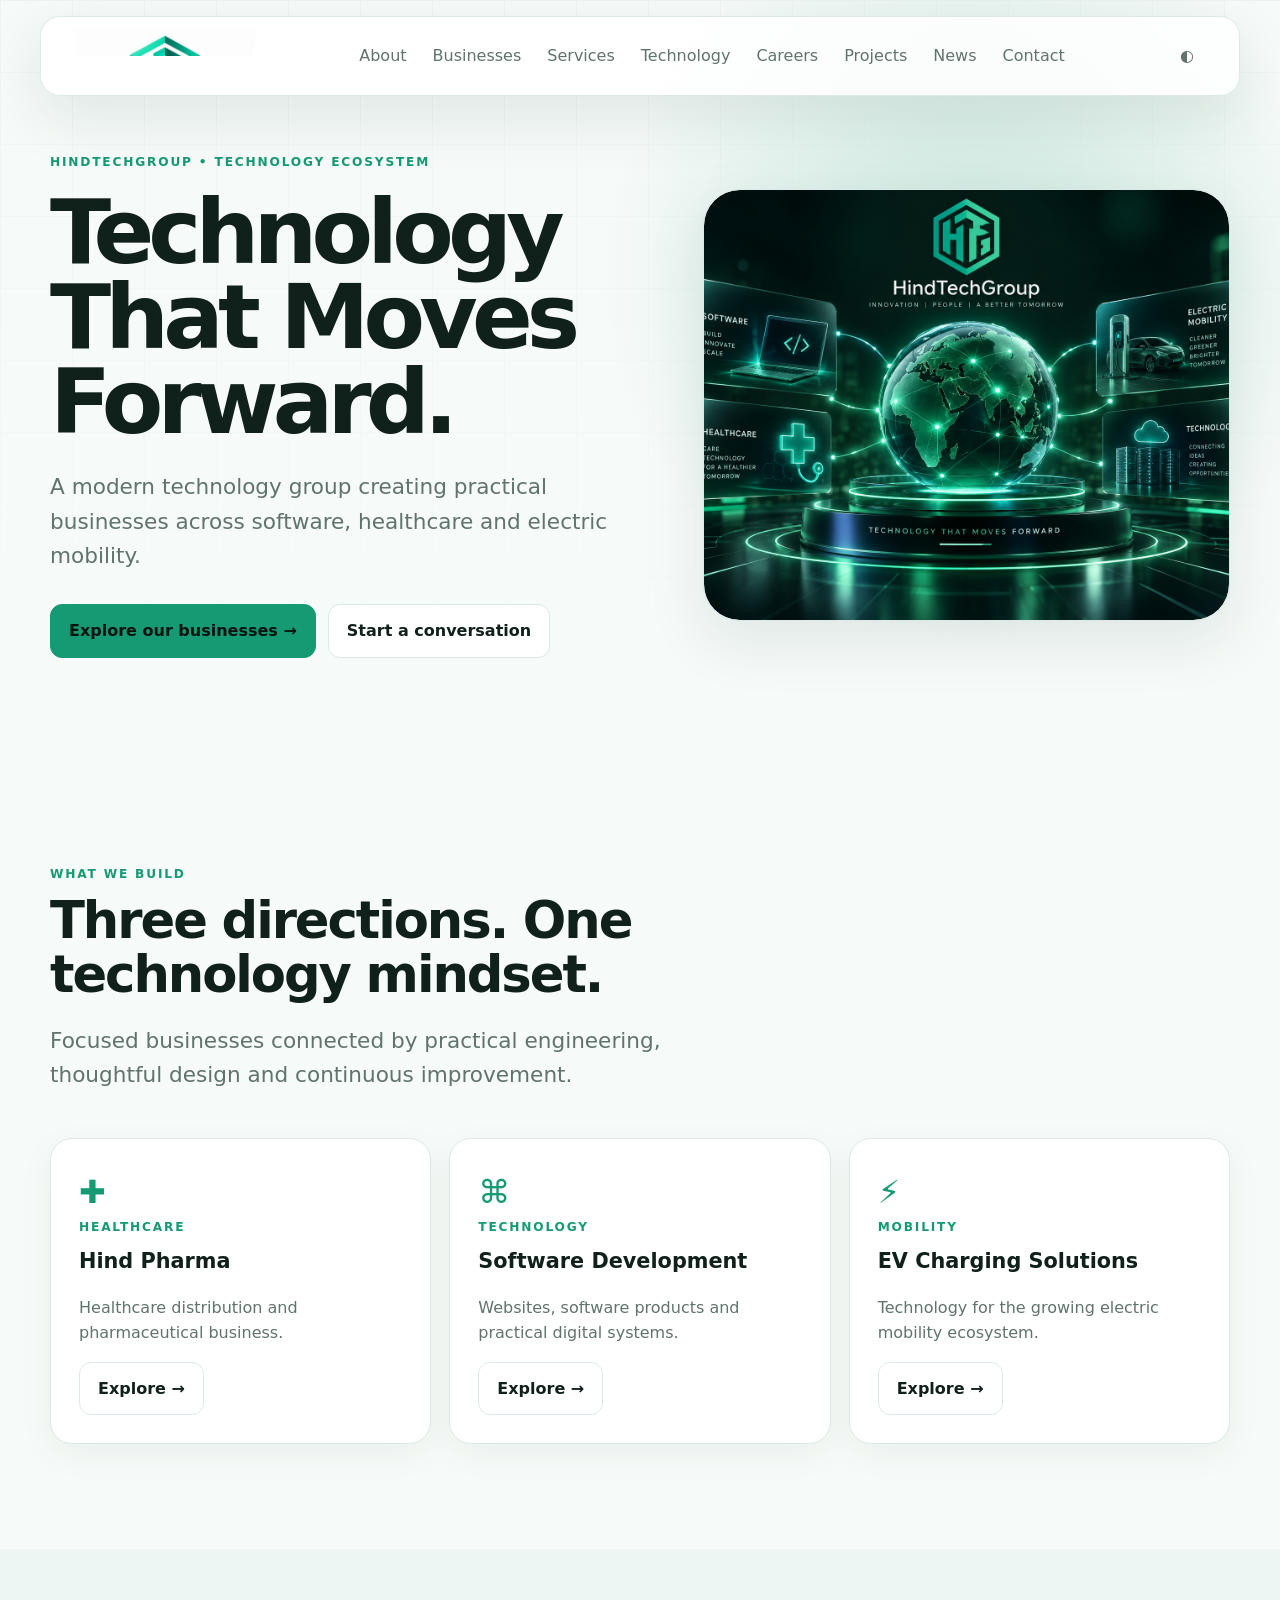
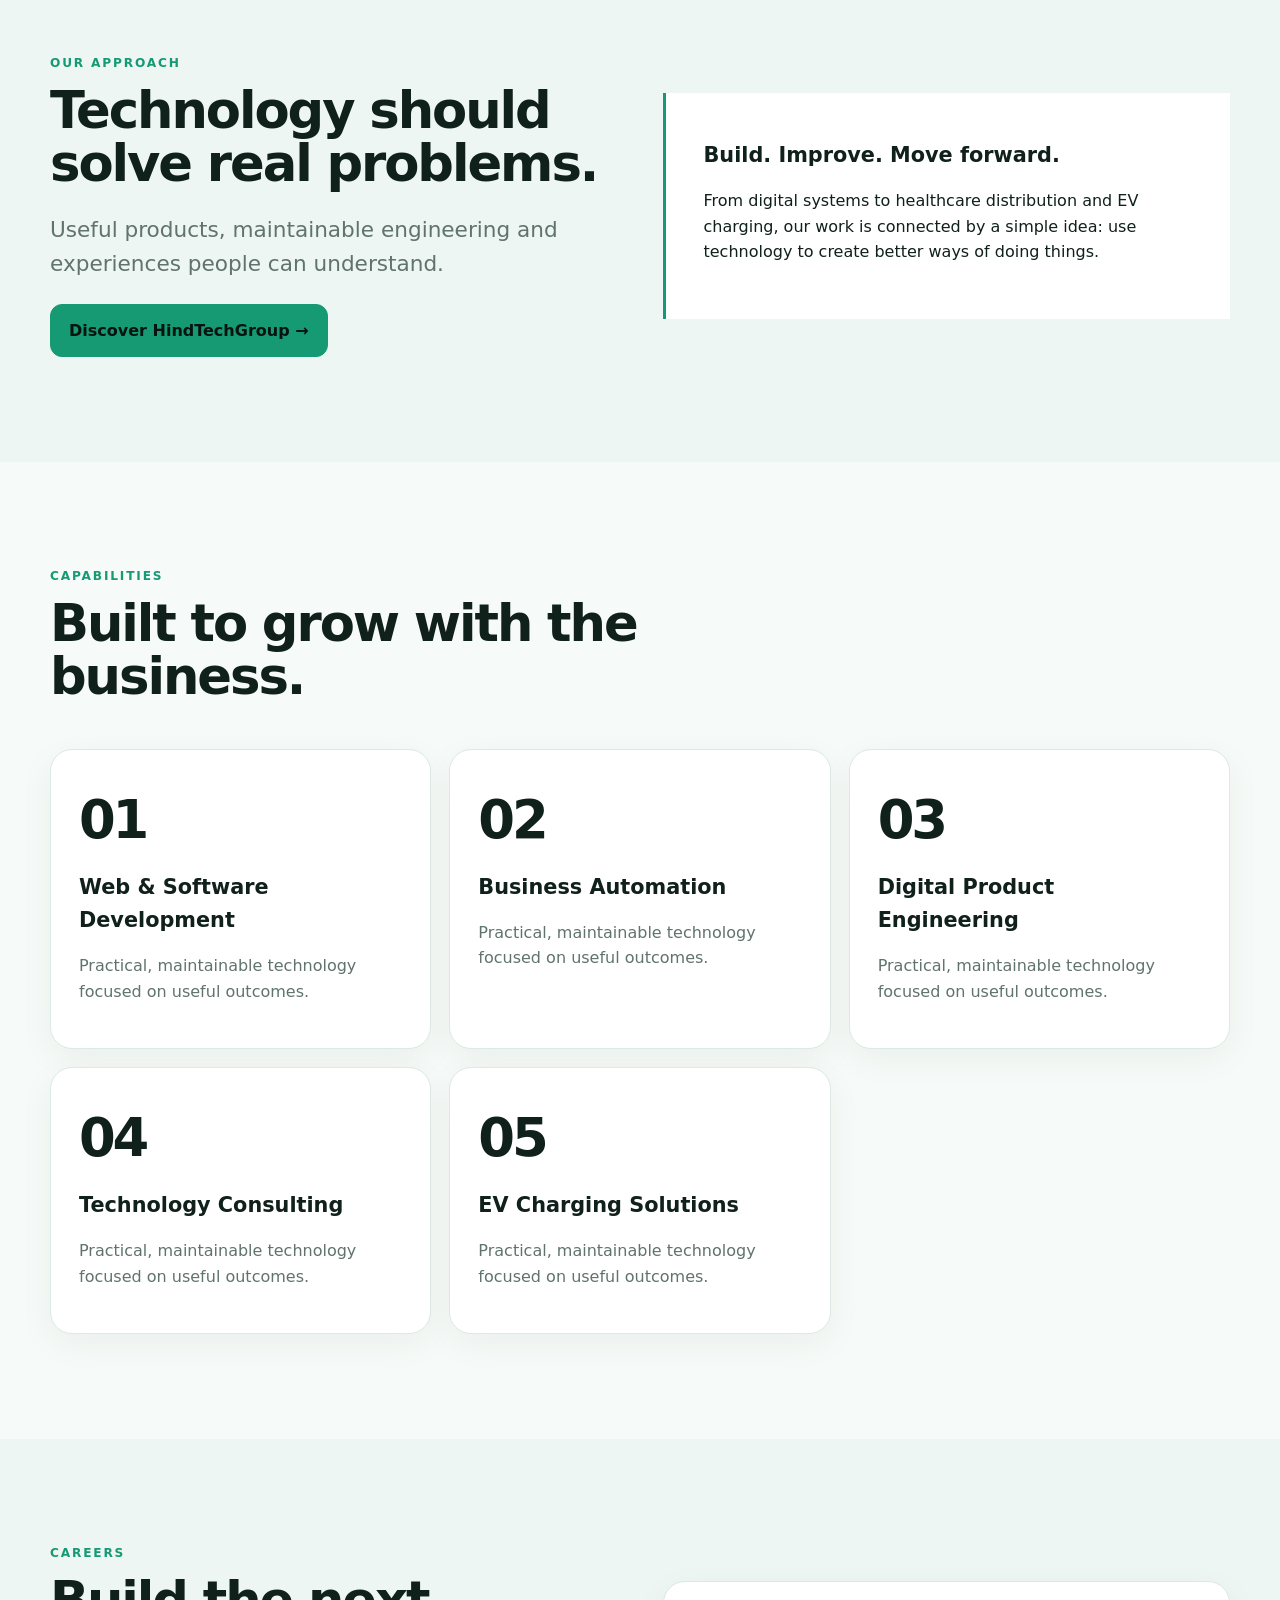
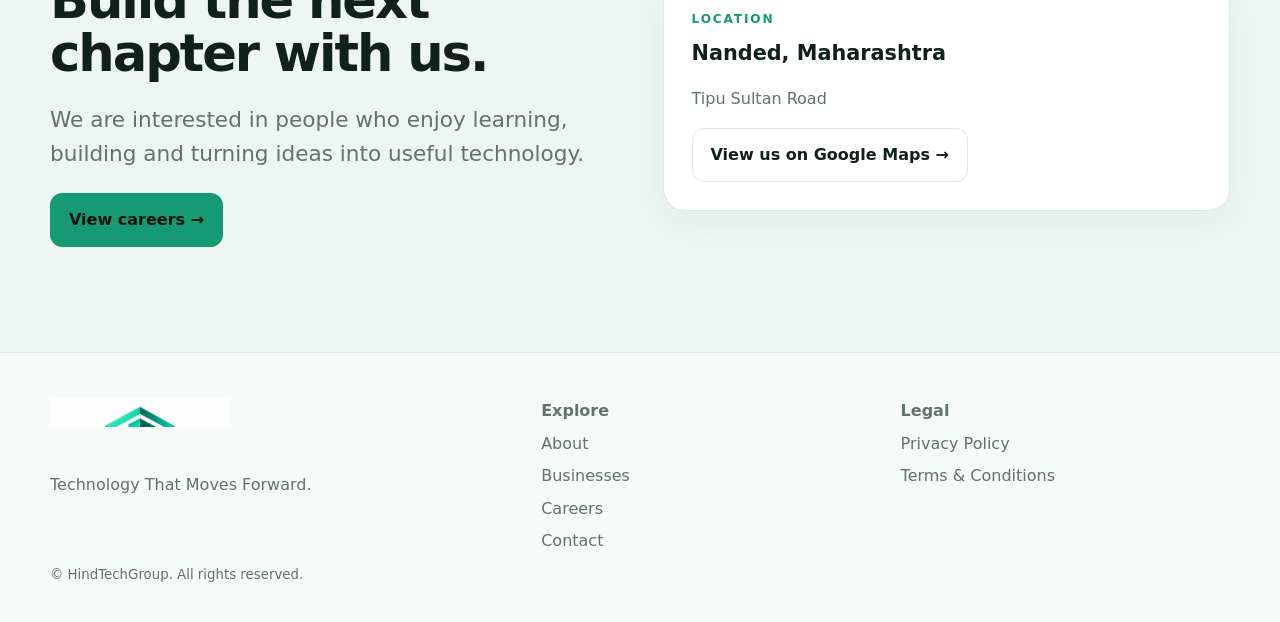
==== commit c8557d3e: "Remove unnecessary footer Contact us button" ====
--- a/View/index.html
+++ b/View/index.html
@@ -1 +1 @@
-<!doctype html><html lang="en"><head><meta charset="utf-8"><meta name="viewport" content="width=device-width,initial-scale=1"><script>(function(){var n=navigator,s=n.screen||{},u=n.userAgent||'',touch=(n.maxTouchPoints||0)>0,smallScreen=(s.width||0)<=700,appleTouch=/Macintosh|MacIntel/.test(u)&&touch,desktopUA=!/Mobi|Android.*Mobile|iPhone|iPod|Windows Phone/i.test(u),wideViewport=(window.innerWidth||0)>=900;var desktopRequest=touch&&((smallScreen&&desktopUA)||appleTouch&&wideViewport);if(desktopRequest){document.documentElement.dataset.layout='desktop';var v=document.querySelector('meta[name="viewport"]');if(v)v.setAttribute('content','width=980,initial-scale=1');}})();</script><meta name="description" content="HindTechGroup builds technology across software, healthcare and EV charging solutions."><meta name="theme-color" content="#159a73"><link rel="icon" href="../Assets/HTG_logo.png"><link rel="stylesheet" href="styles.css"><title>HindTechGroup — Technology That Moves Forward.</title></head><body><header class="siteHeader"><div class="nav container"><a href="index.html"><img class="logo logoLight" src="../Assets/HTG_logo.png" alt="HindTechGroup"><img class="logo logoDark" src="../Assets/HTG_logo_dark.png" alt="HindTechGroup"></a><nav id="mainNav" class="navLinks" aria-label="Primary navigation"><a href="about.html">About</a><a href="businesses.html">Businesses</a><a href="services.html">Services</a><a href="technology.html">Technology</a><a href="careers.html">Careers</a><a href="projects.html">Projects</a><a href="news.html">News</a><a href="contact.html">Contact</a></nav><div><button id="themeToggle" class="themeBtn" type="button">◐</button><button id="menuToggle" class="menuBtn" type="button" aria-controls="mainNav" aria-expanded="false" aria-label="Open navigation menu"><span class="menuIcon">☰</span></button></div></div></header><main><section class="hero"><div class="container heroGrid"><div class="reveal"><div class="eyebrow">HINDTECHGROUP • TECHNOLOGY ECOSYSTEM</div><h1>Technology That Moves Forward.</h1><p class="lead">A modern technology group creating practical businesses across software, healthcare and electric mobility.</p><div class="actions"><a class="btn primary" href="businesses.html">Explore our businesses →</a><a class="btn secondary" href="contact.html">Start a conversation</a></div></div><div class="visual reveal"><img class="heroVisualImage" src="../Assets/HTG_abstract%203D%20technology.png" alt="Abstract 3D technology visual representing HindTechGroup"></div></div></section><section class="section"><div class="container"><div class="sectionHead reveal"><div class="eyebrow">What we build</div><h2>Three directions. One technology mindset.</h2><p class="lead">Focused businesses connected by practical engineering, thoughtful design and continuous improvement.</p></div><div id="businessGrid" class="grid3"></div></div></section><section class="section alt"><div class="container split"><div class="reveal"><div class="eyebrow">Our approach</div><h2>Technology should solve real problems.</h2><p class="lead">Useful products, maintainable engineering and experiences people can understand.</p><a class="btn primary" href="about.html">Discover HindTechGroup →</a></div><div class="quote reveal"><h3>Build. Improve. Move forward.</h3><p>From digital systems to healthcare distribution and EV charging, our work is connected by a simple idea: use technology to create better ways of doing things.</p></div></div></section><section class="section"><div class="container"><div class="sectionHead reveal"><div class="eyebrow">Capabilities</div><h2>Built to grow with the business.</h2></div><div id="serviceGrid" class="grid3"></div></div></section><section class="section alt"><div class="container split"><div><div class="eyebrow">Careers</div><h2>Build the next chapter with us.</h2><p class="lead">We are interested in people who enjoy learning, building and turning ideas into useful technology.</p><a class="btn primary" href="careers.html">View careers →</a></div><div class="card"><div class="eyebrow">Location</div><h3>Nanded, Maharashtra</h3><p>Tipu Sultan Road</p><a class="btn secondary" target="_blank" rel="noopener" href="https://www.google.com/maps/search/?api=1&query=19.163365,77.329190">View us on Google Maps →</a></div></div></section></main><footer class="footer"><div class="container footerGrid"><div><img class="logo logoLight" src="../Assets/HTG_logo.png" alt="HindTechGroup"><img class="logo logoDark" src="../Assets/HTG_logo_dark.png" alt="HindTechGroup"><p>Technology That Moves Forward.</p></div><div><strong>Explore</strong><a href="about.html">About</a><a href="businesses.html">Businesses</a><a href="careers.html">Careers</a><a href="contact.html">Contact</a></div><div><strong>Legal</strong><a href="privacy.html">Privacy Policy</a><a href="terms.html">Terms & Conditions</a><a class="btn secondary" href="contact.html">Contact us →</a></div></div><div class="container"><small>© <span id="year"></span> HindTechGroup. All rights reserved.</small></div></footer><script type="module" src="site.js"></script></body></html>+<!doctype html><html lang="en"><head><meta charset="utf-8"><meta name="viewport" content="width=device-width,initial-scale=1"><script>(function(){var n=navigator,s=n.screen||{},u=n.userAgent||'',touch=(n.maxTouchPoints||0)>0,smallScreen=(s.width||0)<=700,appleTouch=/Macintosh|MacIntel/.test(u)&&touch,desktopUA=!/Mobi|Android.*Mobile|iPhone|iPod|Windows Phone/i.test(u),wideViewport=(window.innerWidth||0)>=900;var desktopRequest=touch&&((smallScreen&&desktopUA)||appleTouch&&wideViewport);if(desktopRequest){document.documentElement.dataset.layout='desktop';var v=document.querySelector('meta[name="viewport"]');if(v)v.setAttribute('content','width=980,initial-scale=1');}})();</script><meta name="description" content="HindTechGroup builds technology across software, healthcare and EV charging solutions."><meta name="theme-color" content="#159a73"><link rel="icon" href="../Assets/HTG_logo.png"><link rel="stylesheet" href="styles.css"><title>HindTechGroup — Technology That Moves Forward.</title></head><body><header class="siteHeader"><div class="nav container"><a href="index.html"><img class="logo logoLight" src="../Assets/HTG_logo.png" alt="HindTechGroup"><img class="logo logoDark" src="../Assets/HTG_logo_dark.png" alt="HindTechGroup"></a><nav id="mainNav" class="navLinks" aria-label="Primary navigation"><a href="about.html">About</a><a href="businesses.html">Businesses</a><a href="services.html">Services</a><a href="technology.html">Technology</a><a href="careers.html">Careers</a><a href="projects.html">Projects</a><a href="news.html">News</a><a href="contact.html">Contact</a></nav><div><button id="themeToggle" class="themeBtn" type="button">◐</button><button id="menuToggle" class="menuBtn" type="button" aria-controls="mainNav" aria-expanded="false" aria-label="Open navigation menu"><span class="menuIcon">☰</span></button></div></div></header><main><section class="hero"><div class="container heroGrid"><div class="reveal"><div class="eyebrow">HINDTECHGROUP • TECHNOLOGY ECOSYSTEM</div><h1>Technology That Moves Forward.</h1><p class="lead">A modern technology group creating practical businesses across software, healthcare and electric mobility.</p><div class="actions"><a class="btn primary" href="businesses.html">Explore our businesses →</a><a class="btn secondary" href="contact.html">Start a conversation</a></div></div><div class="visual reveal"><img class="heroVisualImage" src="../Assets/HTG_abstract%203D%20technology.png" alt="Abstract 3D technology visual representing HindTechGroup"></div></div></section><section class="section"><div class="container"><div class="sectionHead reveal"><div class="eyebrow">What we build</div><h2>Three directions. One technology mindset.</h2><p class="lead">Focused businesses connected by practical engineering, thoughtful design and continuous improvement.</p></div><div id="businessGrid" class="grid3"></div></div></section><section class="section alt"><div class="container split"><div class="reveal"><div class="eyebrow">Our approach</div><h2>Technology should solve real problems.</h2><p class="lead">Useful products, maintainable engineering and experiences people can understand.</p><a class="btn primary" href="about.html">Discover HindTechGroup →</a></div><div class="quote reveal"><h3>Build. Improve. Move forward.</h3><p>From digital systems to healthcare distribution and EV charging, our work is connected by a simple idea: use technology to create better ways of doing things.</p></div></div></section><section class="section"><div class="container"><div class="sectionHead reveal"><div class="eyebrow">Capabilities</div><h2>Built to grow with the business.</h2></div><div id="serviceGrid" class="grid3"></div></div></section><section class="section alt"><div class="container split"><div><div class="eyebrow">Careers</div><h2>Build the next chapter with us.</h2><p class="lead">We are interested in people who enjoy learning, building and turning ideas into useful technology.</p><a class="btn primary" href="careers.html">View careers →</a></div><div class="card"><div class="eyebrow">Location</div><h3>Nanded, Maharashtra</h3><p>Tipu Sultan Road</p><a class="btn secondary" target="_blank" rel="noopener" href="https://www.google.com/maps/search/?api=1&query=19.163365,77.329190">View us on Google Maps →</a></div></div></section></main><footer class="footer"><div class="container footerGrid"><div><img class="logo logoLight" src="../Assets/HTG_logo.png" alt="HindTechGroup"><img class="logo logoDark" src="../Assets/HTG_logo_dark.png" alt="HindTechGroup"><p>Technology That Moves Forward.</p></div><div><strong>Explore</strong><a href="about.html">About</a><a href="businesses.html">Businesses</a><a href="careers.html">Careers</a><a href="contact.html">Contact</a></div><div><strong>Legal</strong><a href="privacy.html">Privacy Policy</a><a href="terms.html">Terms & Conditions</a></div></div><div class="container"><small>© <span id="year"></span> HindTechGroup. All rights reserved.</small></div></footer><script type="module" src="site.js"></script></body></html>
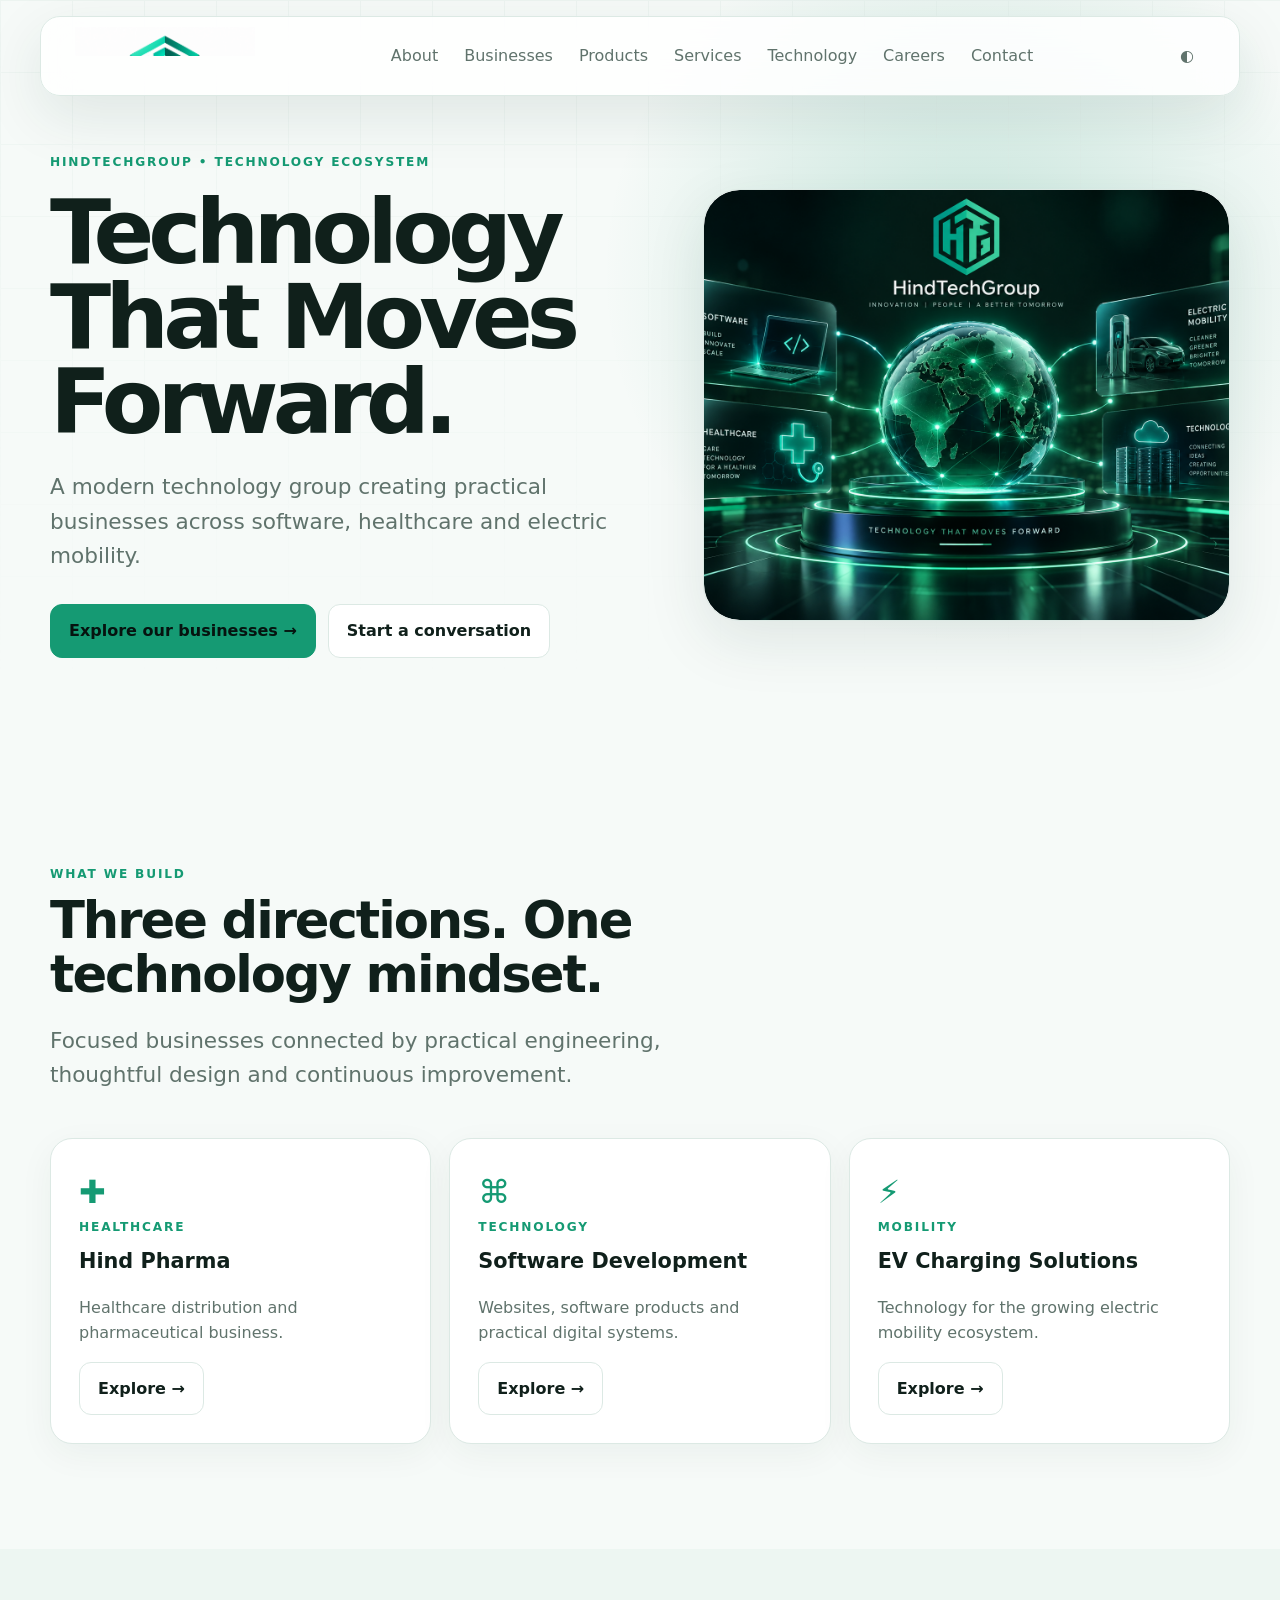
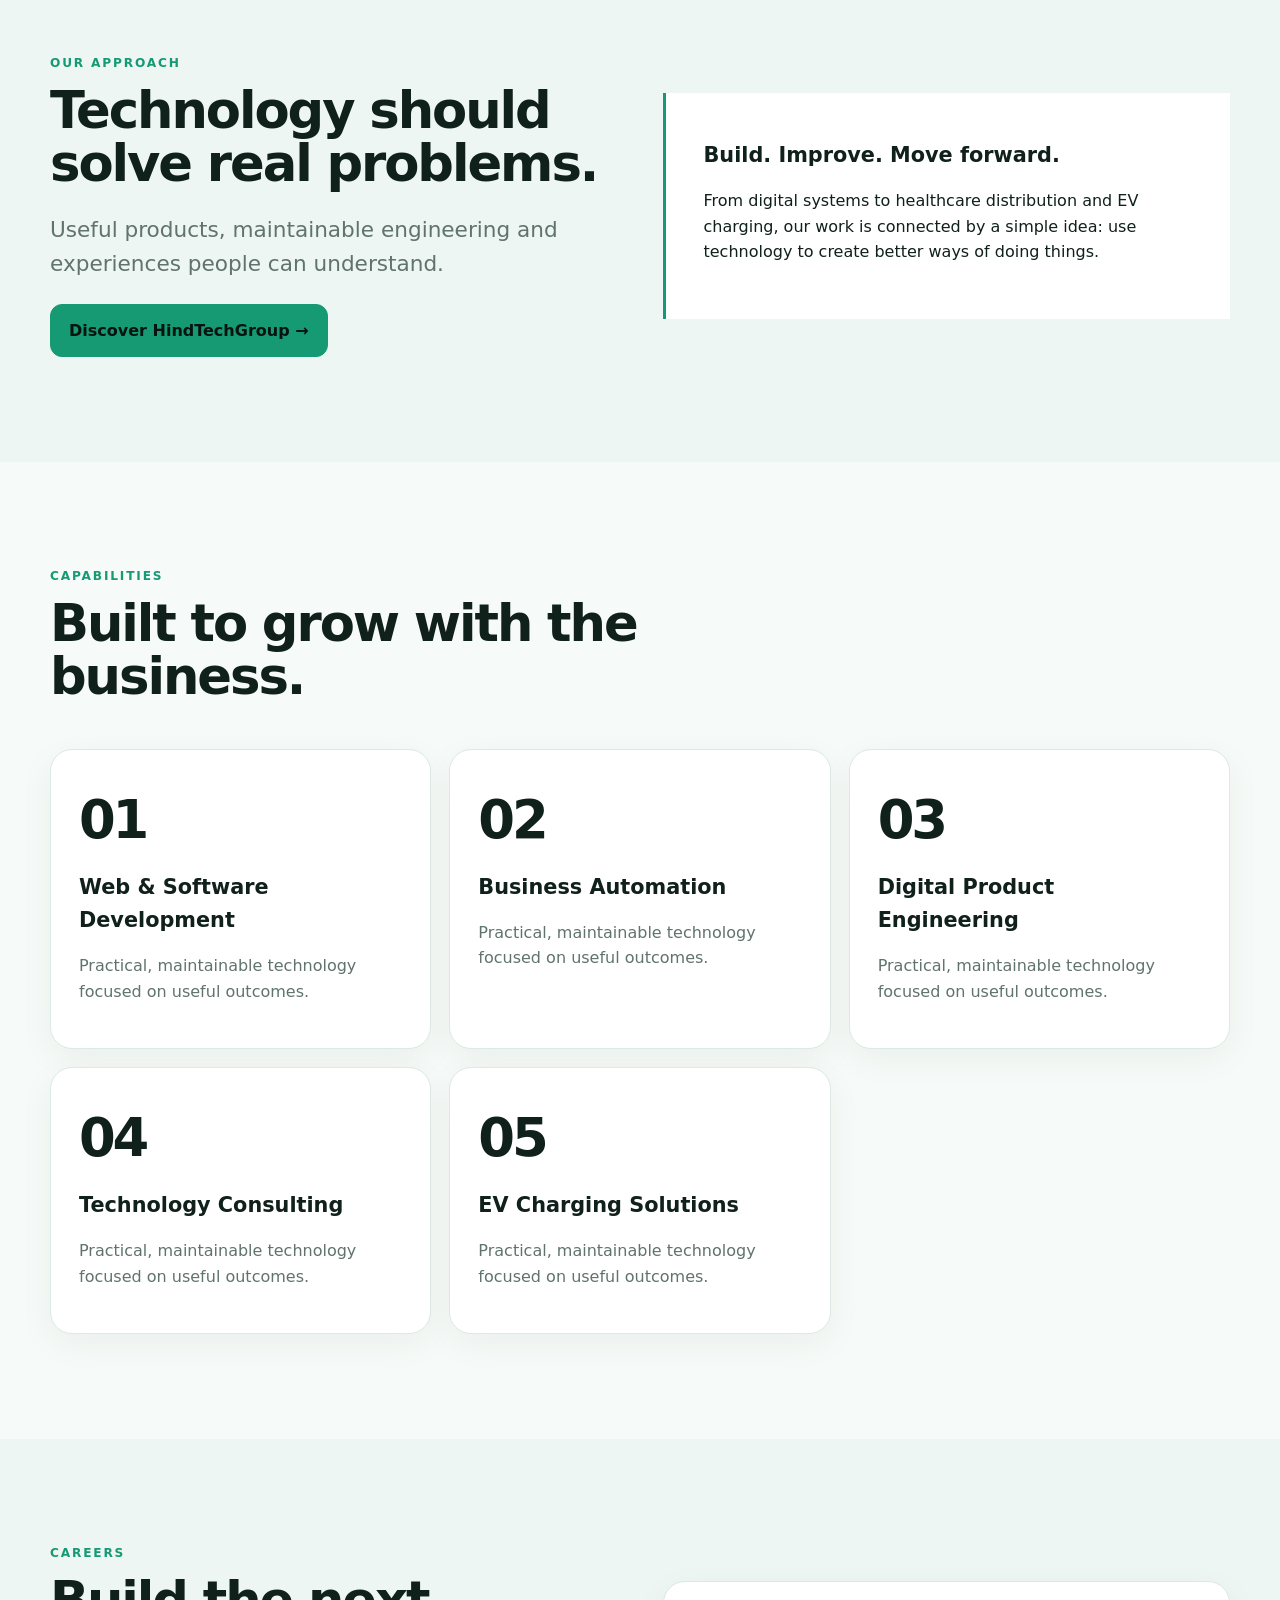
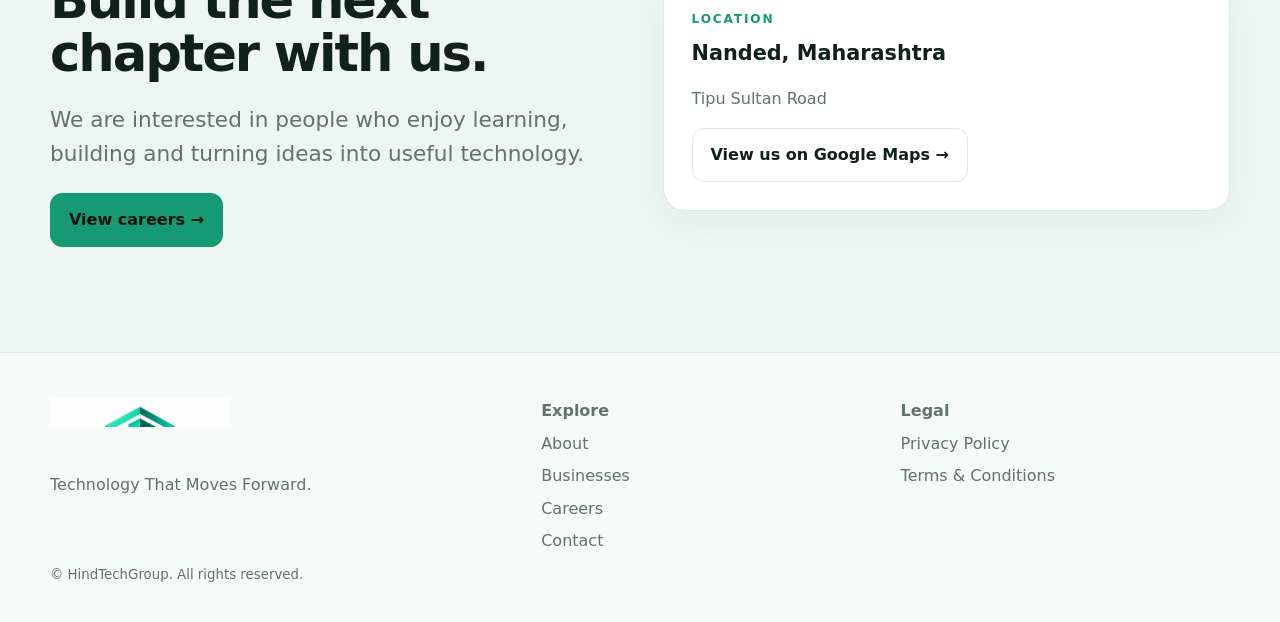
==== commit 6223eb92: "Clean navigation, accessibility, CTAs and hidden email links" ====
--- a/View/index.html
+++ b/View/index.html
@@ -1 +1 @@
-<!doctype html><html lang="en"><head><meta charset="utf-8"><meta name="viewport" content="width=device-width,initial-scale=1"><script>(function(){var n=navigator,s=n.screen||{},u=n.userAgent||'',touch=(n.maxTouchPoints||0)>0,smallScreen=(s.width||0)<=700,appleTouch=/Macintosh|MacIntel/.test(u)&&touch,desktopUA=!/Mobi|Android.*Mobile|iPhone|iPod|Windows Phone/i.test(u),wideViewport=(window.innerWidth||0)>=900;var desktopRequest=touch&&((smallScreen&&desktopUA)||appleTouch&&wideViewport);if(desktopRequest){document.documentElement.dataset.layout='desktop';var v=document.querySelector('meta[name="viewport"]');if(v)v.setAttribute('content','width=980,initial-scale=1');}})();</script><meta name="description" content="HindTechGroup builds technology across software, healthcare and EV charging solutions."><meta name="theme-color" content="#159a73"><link rel="icon" href="../Assets/HTG_logo.png"><link rel="stylesheet" href="styles.css"><title>HindTechGroup — Technology That Moves Forward.</title></head><body><header class="siteHeader"><div class="nav container"><a href="index.html"><img class="logo logoLight" src="../Assets/HTG_logo.png" alt="HindTechGroup"><img class="logo logoDark" src="../Assets/HTG_logo_dark.png" alt="HindTechGroup"></a><nav id="mainNav" class="navLinks" aria-label="Primary navigation"><a href="about.html">About</a><a href="businesses.html">Businesses</a><a href="services.html">Services</a><a href="technology.html">Technology</a><a href="careers.html">Careers</a><a href="projects.html">Projects</a><a href="news.html">News</a><a href="contact.html">Contact</a></nav><div><button id="themeToggle" class="themeBtn" type="button">◐</button><button id="menuToggle" class="menuBtn" type="button" aria-controls="mainNav" aria-expanded="false" aria-label="Open navigation menu"><span class="menuIcon">☰</span></button></div></div></header><main><section class="hero"><div class="container heroGrid"><div class="reveal"><div class="eyebrow">HINDTECHGROUP • TECHNOLOGY ECOSYSTEM</div><h1>Technology That Moves Forward.</h1><p class="lead">A modern technology group creating practical businesses across software, healthcare and electric mobility.</p><div class="actions"><a class="btn primary" href="businesses.html">Explore our businesses →</a><a class="btn secondary" href="contact.html">Start a conversation</a></div></div><div class="visual reveal"><img class="heroVisualImage" src="../Assets/HTG_abstract%203D%20technology.png" alt="Abstract 3D technology visual representing HindTechGroup"></div></div></section><section class="section"><div class="container"><div class="sectionHead reveal"><div class="eyebrow">What we build</div><h2>Three directions. One technology mindset.</h2><p class="lead">Focused businesses connected by practical engineering, thoughtful design and continuous improvement.</p></div><div id="businessGrid" class="grid3"></div></div></section><section class="section alt"><div class="container split"><div class="reveal"><div class="eyebrow">Our approach</div><h2>Technology should solve real problems.</h2><p class="lead">Useful products, maintainable engineering and experiences people can understand.</p><a class="btn primary" href="about.html">Discover HindTechGroup →</a></div><div class="quote reveal"><h3>Build. Improve. Move forward.</h3><p>From digital systems to healthcare distribution and EV charging, our work is connected by a simple idea: use technology to create better ways of doing things.</p></div></div></section><section class="section"><div class="container"><div class="sectionHead reveal"><div class="eyebrow">Capabilities</div><h2>Built to grow with the business.</h2></div><div id="serviceGrid" class="grid3"></div></div></section><section class="section alt"><div class="container split"><div><div class="eyebrow">Careers</div><h2>Build the next chapter with us.</h2><p class="lead">We are interested in people who enjoy learning, building and turning ideas into useful technology.</p><a class="btn primary" href="careers.html">View careers →</a></div><div class="card"><div class="eyebrow">Location</div><h3>Nanded, Maharashtra</h3><p>Tipu Sultan Road</p><a class="btn secondary" target="_blank" rel="noopener" href="https://www.google.com/maps/search/?api=1&query=19.163365,77.329190">View us on Google Maps →</a></div></div></section></main><footer class="footer"><div class="container footerGrid"><div><img class="logo logoLight" src="../Assets/HTG_logo.png" alt="HindTechGroup"><img class="logo logoDark" src="../Assets/HTG_logo_dark.png" alt="HindTechGroup"><p>Technology That Moves Forward.</p></div><div><strong>Explore</strong><a href="about.html">About</a><a href="businesses.html">Businesses</a><a href="careers.html">Careers</a><a href="contact.html">Contact</a></div><div><strong>Legal</strong><a href="privacy.html">Privacy Policy</a><a href="terms.html">Terms & Conditions</a></div></div><div class="container"><small>© <span id="year"></span> HindTechGroup. All rights reserved.</small></div></footer><script type="module" src="site.js"></script></body></html>+<!doctype html><html lang="en"><head><meta charset="utf-8"><meta name="viewport" content="width=device-width,initial-scale=1"><script>(function(){var n=navigator,s=n.screen||{},u=n.userAgent||'',touch=(n.maxTouchPoints||0)>0,smallScreen=(s.width||0)<=700,appleTouch=/Macintosh|MacIntel/.test(u)&&touch,desktopUA=!/Mobi|Android.*Mobile|iPhone|iPod|Windows Phone/i.test(u),wideViewport=(window.innerWidth||0)>=900;var desktopRequest=touch&&((smallScreen&&desktopUA)||appleTouch&&wideViewport);if(desktopRequest){document.documentElement.dataset.layout='desktop';var v=document.querySelector('meta[name="viewport"]');if(v)v.setAttribute('content','width=980,initial-scale=1');}})();</script><meta name="description" content="HindTechGroup builds technology across software, healthcare and EV charging solutions."><meta name="theme-color" content="#159a73"><link rel="icon" href="../Assets/HTG_logo.png"><link rel="stylesheet" href="styles.css"><title>HindTechGroup — Technology That Moves Forward.</title></head><body><header class="siteHeader"><div class="nav container"><a href="index.html"><img class="logo logoLight" src="../Assets/HTG_logo.png" alt="HindTechGroup"><img class="logo logoDark" src="../Assets/HTG_logo_dark.png" alt="HindTechGroup"></a><nav id="mainNav" class="navLinks" aria-label="Primary navigation"><a href="about.html">About</a><a href="businesses.html">Businesses</a><a href="products.html">Products</a><a href="services.html">Services</a><a href="technology.html">Technology</a><a href="careers.html">Careers</a><a href="contact.html">Contact</a></nav><div><button id="themeToggle" class="themeBtn" type="button" aria-label="Switch theme"><span class="themeIcon" aria-hidden="true">☼</span></button><button id="menuToggle" class="menuBtn" type="button" aria-controls="mainNav" aria-expanded="false" aria-label="Open navigation menu"><span class="menuIcon" aria-hidden="true"><i></i><i></i><i></i></span></button></div></div></header><main><section class="hero"><div class="container heroGrid"><div class="reveal"><div class="eyebrow">HINDTECHGROUP • TECHNOLOGY ECOSYSTEM</div><h1>Technology That Moves Forward.</h1><p class="lead">A modern technology group creating practical businesses across software, healthcare and electric mobility.</p><div class="actions"><a class="btn primary" href="businesses.html">Explore our businesses →</a><a class="btn secondary" href="contact.html">Start a conversation</a></div></div><div class="visual reveal"><img class="heroVisualImage" src="../Assets/HTG_abstract%203D%20technology.png" alt="Abstract 3D technology visual representing HindTechGroup"></div></div></section><section class="section"><div class="container"><div class="sectionHead reveal"><div class="eyebrow">What we build</div><h2>Three directions. One technology mindset.</h2><p class="lead">Focused businesses connected by practical engineering, thoughtful design and continuous improvement.</p></div><div id="businessGrid" class="grid3"></div></div></section><section class="section alt"><div class="container split"><div class="reveal"><div class="eyebrow">Our approach</div><h2>Technology should solve real problems.</h2><p class="lead">Useful products, maintainable engineering and experiences people can understand.</p><a class="btn primary" href="about.html">Discover HindTechGroup →</a></div><div class="quote reveal"><h3>Build. Improve. Move forward.</h3><p>From digital systems to healthcare distribution and EV charging, our work is connected by a simple idea: use technology to create better ways of doing things.</p></div></div></section><section class="section"><div class="container"><div class="sectionHead reveal"><div class="eyebrow">Capabilities</div><h2>Built to grow with the business.</h2></div><div id="serviceGrid" class="grid3"></div></div></section><section class="section alt"><div class="container split"><div><div class="eyebrow">Careers</div><h2>Build the next chapter with us.</h2><p class="lead">We are interested in people who enjoy learning, building and turning ideas into useful technology.</p><a class="btn primary" href="careers.html">View careers →</a></div><div class="card"><div class="eyebrow">Location</div><h3>Nanded, Maharashtra</h3><p>Tipu Sultan Road</p><a class="btn secondary" target="_blank" rel="noopener" href="https://www.google.com/maps/search/?api=1&query=19.163365,77.329190">View us on Google Maps →</a></div></div></section></main><footer class="footer"><div class="container footerGrid"><div><img class="logo logoLight" src="../Assets/HTG_logo.png" alt="HindTechGroup"><img class="logo logoDark" src="../Assets/HTG_logo_dark.png" alt="HindTechGroup"><p>Technology That Moves Forward.</p></div><div><strong>Explore</strong><a href="about.html">About</a><a href="businesses.html">Businesses</a><a href="careers.html">Careers</a><a href="contact.html">Contact</a></div><div><strong>Legal</strong><a href="privacy.html">Privacy Policy</a><a href="terms.html">Terms & Conditions</a></div></div><div class="container"><small>© <span id="year"></span> HindTechGroup. All rights reserved.</small></div></footer><script type="module" src="site.js"></script></body></html>
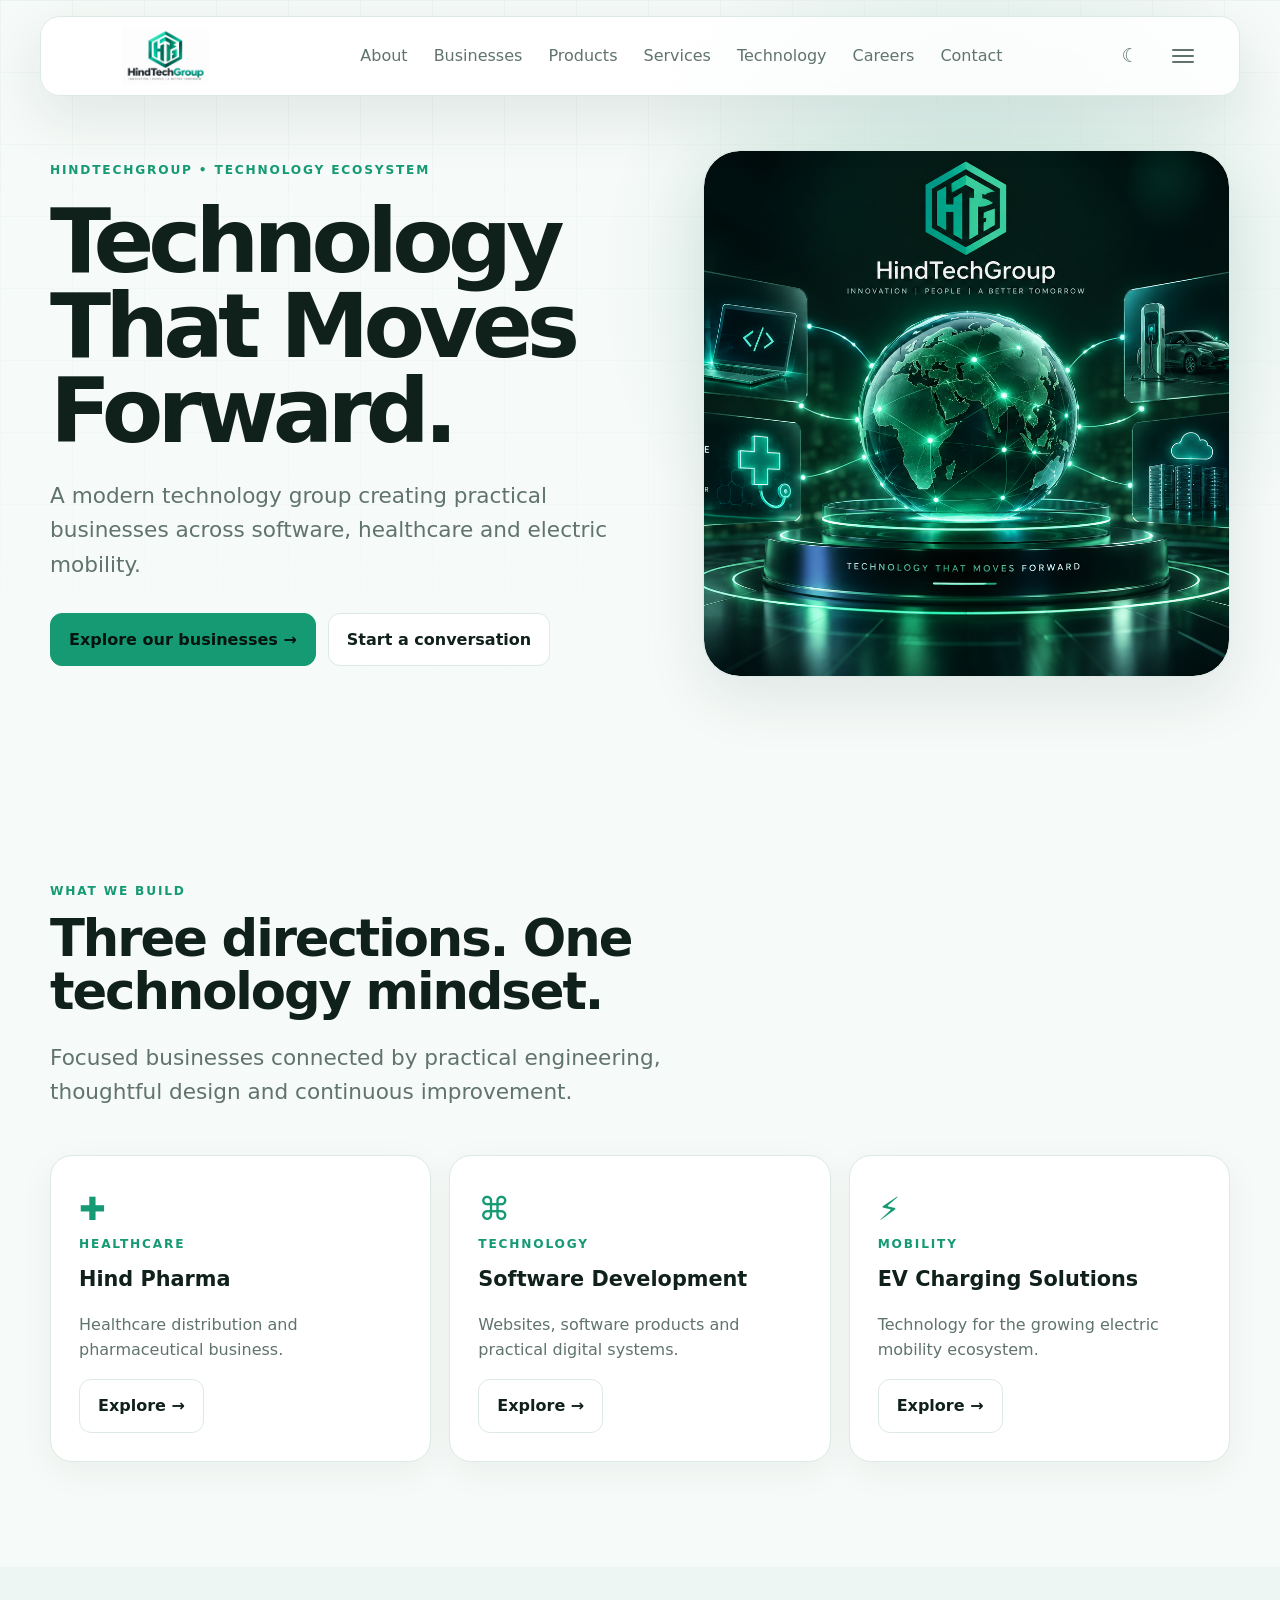
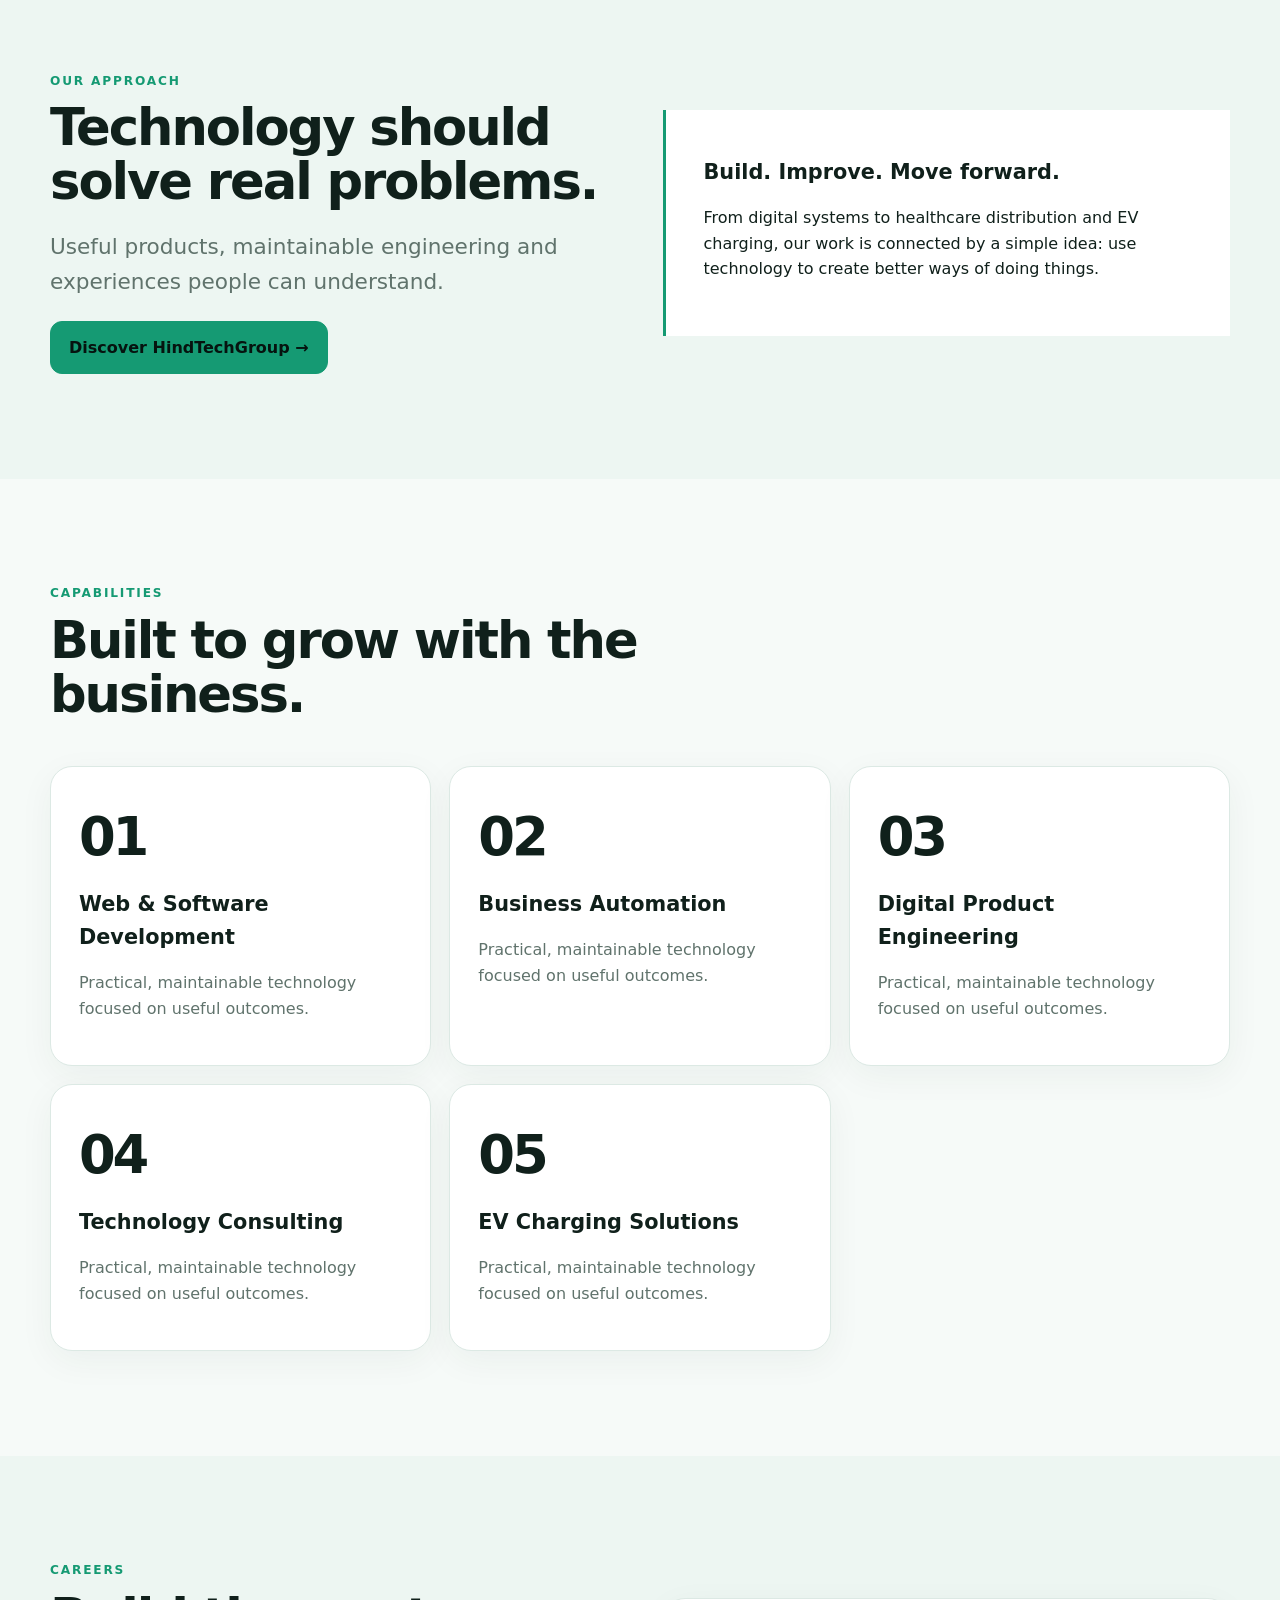
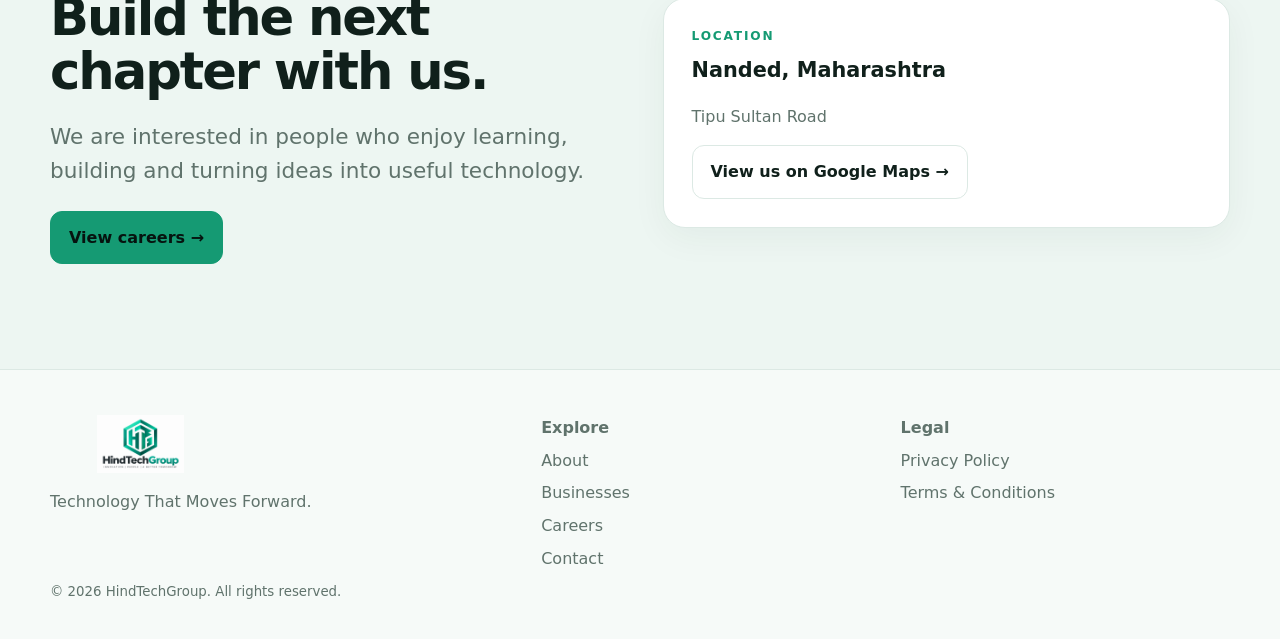
==== commit ccfa80cd: "Improve homepage image loading without changing visual quality" ====
--- a/View/index.html
+++ b/View/index.html
@@ -1 +1 @@
-<!doctype html><html lang="en"><head><meta charset="utf-8"><meta name="viewport" content="width=device-width,initial-scale=1"><script>(function(){var n=navigator,s=n.screen||{},u=n.userAgent||'',touch=(n.maxTouchPoints||0)>0,smallScreen=(s.width||0)<=700,appleTouch=/Macintosh|MacIntel/.test(u)&&touch,desktopUA=!/Mobi|Android.*Mobile|iPhone|iPod|Windows Phone/i.test(u),wideViewport=(window.innerWidth||0)>=900;var desktopRequest=touch&&((smallScreen&&desktopUA)||appleTouch&&wideViewport);if(desktopRequest){document.documentElement.dataset.layout='desktop';var v=document.querySelector('meta[name="viewport"]');if(v)v.setAttribute('content','width=980,initial-scale=1');}})();</script><meta name="description" content="HindTechGroup builds technology across software, healthcare and EV charging solutions."><meta name="theme-color" content="#159a73"><link rel="icon" href="../Assets/HTG_logo.png"><link rel="stylesheet" href="styles.css"><title>HindTechGroup — Technology That Moves Forward.</title></head><body><header class="siteHeader"><div class="nav container"><a href="index.html"><img class="logo logoLight" src="../Assets/HTG_logo.png" alt="HindTechGroup"><img class="logo logoDark" src="../Assets/HTG_logo_dark.png" alt="HindTechGroup"></a><nav id="mainNav" class="navLinks" aria-label="Primary navigation"><a href="about.html">About</a><a href="businesses.html">Businesses</a><a href="products.html">Products</a><a href="services.html">Services</a><a href="technology.html">Technology</a><a href="careers.html">Careers</a><a href="contact.html">Contact</a></nav><div><button id="themeToggle" class="themeBtn" type="button" aria-label="Switch theme"><span class="themeIcon" aria-hidden="true">☼</span></button><button id="menuToggle" class="menuBtn" type="button" aria-controls="mainNav" aria-expanded="false" aria-label="Open navigation menu"><span class="menuIcon" aria-hidden="true"><i></i><i></i><i></i></span></button></div></div></header><main><section class="hero"><div class="container heroGrid"><div class="reveal"><div class="eyebrow">HINDTECHGROUP • TECHNOLOGY ECOSYSTEM</div><h1>Technology That Moves Forward.</h1><p class="lead">A modern technology group creating practical businesses across software, healthcare and electric mobility.</p><div class="actions"><a class="btn primary" href="businesses.html">Explore our businesses →</a><a class="btn secondary" href="contact.html">Start a conversation</a></div></div><div class="visual reveal"><img class="heroVisualImage" src="../Assets/HTG_abstract%203D%20technology.png" alt="Abstract 3D technology visual representing HindTechGroup"></div></div></section><section class="section"><div class="container"><div class="sectionHead reveal"><div class="eyebrow">What we build</div><h2>Three directions. One technology mindset.</h2><p class="lead">Focused businesses connected by practical engineering, thoughtful design and continuous improvement.</p></div><div id="businessGrid" class="grid3"></div></div></section><section class="section alt"><div class="container split"><div class="reveal"><div class="eyebrow">Our approach</div><h2>Technology should solve real problems.</h2><p class="lead">Useful products, maintainable engineering and experiences people can understand.</p><a class="btn primary" href="about.html">Discover HindTechGroup →</a></div><div class="quote reveal"><h3>Build. Improve. Move forward.</h3><p>From digital systems to healthcare distribution and EV charging, our work is connected by a simple idea: use technology to create better ways of doing things.</p></div></div></section><section class="section"><div class="container"><div class="sectionHead reveal"><div class="eyebrow">Capabilities</div><h2>Built to grow with the business.</h2></div><div id="serviceGrid" class="grid3"></div></div></section><section class="section alt"><div class="container split"><div><div class="eyebrow">Careers</div><h2>Build the next chapter with us.</h2><p class="lead">We are interested in people who enjoy learning, building and turning ideas into useful technology.</p><a class="btn primary" href="careers.html">View careers →</a></div><div class="card"><div class="eyebrow">Location</div><h3>Nanded, Maharashtra</h3><p>Tipu Sultan Road</p><a class="btn secondary" target="_blank" rel="noopener" href="https://www.google.com/maps/search/?api=1&query=19.163365,77.329190">View us on Google Maps →</a></div></div></section></main><footer class="footer"><div class="container footerGrid"><div><img class="logo logoLight" src="../Assets/HTG_logo.png" alt="HindTechGroup"><img class="logo logoDark" src="../Assets/HTG_logo_dark.png" alt="HindTechGroup"><p>Technology That Moves Forward.</p></div><div><strong>Explore</strong><a href="about.html">About</a><a href="businesses.html">Businesses</a><a href="careers.html">Careers</a><a href="contact.html">Contact</a></div><div><strong>Legal</strong><a href="privacy.html">Privacy Policy</a><a href="terms.html">Terms & Conditions</a></div></div><div class="container"><small>© <span id="year"></span> HindTechGroup. All rights reserved.</small></div></footer><script type="module" src="site.js"></script></body></html>+<!doctype html><html lang="en"><head><meta charset="utf-8"><meta name="viewport" content="width=device-width,initial-scale=1"><script>(function(){var n=navigator,s=n.screen||{},u=n.userAgent||'',touch=(n.maxTouchPoints||0)>0,smallScreen=(s.width||0)<=700,appleTouch=/Macintosh|MacIntel/.test(u)&&touch,desktopUA=!/Mobi|Android.*Mobile|iPhone|iPod|Windows Phone/i.test(u),wideViewport=(window.innerWidth||0)>=900;var desktopRequest=touch&&((smallScreen&&desktopUA)||appleTouch&&wideViewport);if(desktopRequest){document.documentElement.dataset.layout='desktop';var v=document.querySelector('meta[name="viewport"]');if(v)v.setAttribute('content','width=980,initial-scale=1');}})();</script><meta name="description" content="HindTechGroup builds technology across software, healthcare and EV charging solutions."><meta name="theme-color" content="#159a73"><link rel="icon" href="../Assets/HTG_logo.png"><link rel="preload" as="image" href="../Assets/HTG_abstract%203D%20technology.png" fetchpriority="high"><link rel="stylesheet" href="styles.css"><title>HindTechGroup — Technology That Moves Forward.</title></head><body><header class="siteHeader"><div class="nav container"><a href="index.html"><img class="logo logoLight" src="../Assets/HTG_logo.png" alt="HindTechGroup"><img class="logo logoDark" src="../Assets/HTG_logo_dark.png" alt="HindTechGroup"></a><nav id="mainNav" class="navLinks" aria-label="Primary navigation"><a href="about.html">About</a><a href="businesses.html">Businesses</a><a href="products.html">Products</a><a href="services.html">Services</a><a href="technology.html">Technology</a><a href="careers.html">Careers</a><a href="contact.html">Contact</a></nav><div><button id="themeToggle" class="themeBtn" type="button" aria-label="Switch theme"><span class="themeIcon" aria-hidden="true">☼</span></button><button id="menuToggle" class="menuBtn" type="button" aria-controls="mainNav" aria-expanded="false" aria-label="Open navigation menu"><span class="menuIcon" aria-hidden="true"><i></i><i></i><i></i></span></button></div></div></header><main><section class="hero"><div class="container heroGrid"><div class="reveal"><div class="eyebrow">HINDTECHGROUP • TECHNOLOGY ECOSYSTEM</div><h1>Technology That Moves Forward.</h1><p class="lead">A modern technology group creating practical businesses across software, healthcare and electric mobility.</p><div class="actions"><a class="btn primary" href="businesses.html">Explore our businesses →</a><a class="btn secondary" href="contact.html">Start a conversation</a></div></div><div class="visual reveal"><img class="heroVisualImage" src="../Assets/HTG_abstract%203D%20technology.png" alt="Abstract 3D technology visual representing HindTechGroup" fetchpriority="high" decoding="async"></div></div></section><section class="section"><div class="container"><div class="sectionHead reveal"><div class="eyebrow">What we build</div><h2>Three directions. One technology mindset.</h2><p class="lead">Focused businesses connected by practical engineering, thoughtful design and continuous improvement.</p></div><div id="businessGrid" class="grid3"></div></div></section><section class="section alt"><div class="container split"><div class="reveal"><div class="eyebrow">Our approach</div><h2>Technology should solve real problems.</h2><p class="lead">Useful products, maintainable engineering and experiences people can understand.</p><a class="btn primary" href="about.html">Discover HindTechGroup →</a></div><div class="quote reveal"><h3>Build. Improve. Move forward.</h3><p>From digital systems to healthcare distribution and EV charging, our work is connected by a simple idea: use technology to create better ways of doing things.</p></div></div></section><section class="section"><div class="container"><div class="sectionHead reveal"><div class="eyebrow">Capabilities</div><h2>Built to grow with the business.</h2></div><div id="serviceGrid" class="grid3"></div></div></section><section class="section alt"><div class="container split"><div><div class="eyebrow">Careers</div><h2>Build the next chapter with us.</h2><p class="lead">We are interested in people who enjoy learning, building and turning ideas into useful technology.</p><a class="btn primary" href="careers.html">View careers →</a></div><div class="card"><div class="eyebrow">Location</div><h3>Nanded, Maharashtra</h3><p>Tipu Sultan Road</p><a class="btn secondary" target="_blank" rel="noopener" href="https://www.google.com/maps/search/?api=1&query=19.163365,77.329190">View us on Google Maps →</a></div></div></section></main><footer class="footer"><div class="container footerGrid"><div><img class="logo logoLight" src="../Assets/HTG_logo.png" alt="HindTechGroup" loading="lazy" decoding="async"><img class="logo logoDark" src="../Assets/HTG_logo_dark.png" alt="HindTechGroup" loading="lazy" decoding="async"><p>Technology That Moves Forward.</p></div><div><strong>Explore</strong><a href="about.html">About</a><a href="businesses.html">Businesses</a><a href="careers.html">Careers</a><a href="contact.html">Contact</a></div><div><strong>Legal</strong><a href="privacy.html">Privacy Policy</a><a href="terms.html">Terms & Conditions</a></div></div><div class="container"><small>© <span id="year"></span> HindTechGroup. All rights reserved.</small></div></footer><script type="module" src="site.js"></script></body></html>
--- a/View/styles.css
+++ b/View/styles.css
@@ -1 +1,2 @@
-:root{--bg:#f6faf8;--surface:#fff;--surface2:#edf6f2;--text:#10201b;--muted:#60736c;--line:#dce9e4;--brand:#159a73;--glow:rgba(21,154,115,.2);--shadow:0 20px 60px rgba(18,60,48,.1);--max:1180px}html[data-theme=dark]{--bg:#07110e;--surface:#0d1a16;--surface2:#11251f;--text:#eefaf6;--muted:#a2b9b0;--line:#1d3930;--brand:#34d6a3;--glow:rgba(52,214,163,.16);--shadow:0 24px 80px rgba(0,0,0,.35)}*{box-sizing:border-box}html{scroll-behavior:smooth}body{margin:0;background:var(--bg);color:var(--text);font-family:Inter,system-ui,-apple-system,"Segoe UI",sans-serif;line-height:1.6}a{color:inherit;text-decoration:none}button,input,textarea{font:inherit}img{max-width:100%}.container{width:min(var(--max),calc(100% - 40px));margin:auto}.siteHeader{position:fixed;z-index:50;top:16px;left:50%;transform:translateX(-50%);width:min(1200px,calc(100% - 28px));padding:10px 14px;background:color-mix(in srgb,var(--surface) 84%,transparent);border:1px solid var(--line);backdrop-filter:blur(18px);border-radius:20px;box-shadow:var(--shadow)}.nav{display:flex;align-items:center;justify-content:space-between;gap:18px}.logo{width:180px;height:58px;display:block}.logoLight{object-fit:cover;object-position:center top;clip-path:inset(0 0 50% 0)}.logoDark{display:none;object-fit:contain;object-position:left center}html[data-theme=dark] .logoLight{display:none}html[data-theme=dark] .logoDark{display:block}.navLinks{display:flex;gap:4px;align-items:center}.navLinks a,.themeBtn,.menuBtn{padding:9px 11px;border:0;background:transparent;color:var(--muted);border-radius:10px;cursor:pointer}.navLinks a:hover,.themeBtn:hover{color:var(--text);background:var(--surface2)}.menuBtn{display:none}.hero{min-height:760px;display:grid;align-items:center;position:relative;overflow:hidden;padding:150px 0 100px;background:radial-gradient(circle at 76% 36%,var(--glow),transparent 34%)}.hero:before{content:"";position:absolute;inset:0;opacity:.35;background-image:linear-gradient(var(--line) 1px,transparent 1px),linear-gradient(90deg,var(--line) 1px,transparent 1px);background-size:72px 72px;mask-image:linear-gradient(to bottom,#000,transparent 90%)}.heroGrid{position:relative;display:grid;grid-template-columns:1.05fr .95fr;gap:70px;align-items:center}.eyebrow{font-size:.76rem;font-weight:800;letter-spacing:.15em;text-transform:uppercase;color:var(--brand)}h1{font-size:clamp(3.3rem,7vw,6.8rem);line-height:.95;letter-spacing:-.065em;margin:18px 0 25px}h2{font-size:clamp(2rem,4vw,3.5rem);line-height:1.05;letter-spacing:-.04em;margin:10px 0 16px}h3{margin:8px 0;font-size:1.3rem}.lead{font-size:clamp(1.05rem,1.8vw,1.35rem);color:var(--muted);max-width:650px}.actions{display:flex;flex-wrap:wrap;gap:12px;margin-top:30px}.btn{display:inline-flex;align-items:center;justify-content:center;gap:8px;border-radius:12px;padding:13px 18px;font-weight:750;border:1px solid var(--line)}.btn.primary{background:var(--brand);color:#06130f;border-color:var(--brand)}.btn.secondary{background:var(--surface)}.visual{min-height:430px;border:1px solid var(--line);border-radius:36px;background:var(--surface);box-shadow:var(--shadow);position:relative;overflow:hidden}.heroVisualImage{display:block;width:100%;height:100%;min-height:430px;object-fit:cover;object-position:center;border-radius:inherit}.section{padding:105px 0}.section.alt{background:var(--surface2)}.sectionHead{max-width:760px;margin-bottom:45px}.grid3{display:grid;grid-template-columns:repeat(3,1fr);gap:18px}.card{padding:28px;border:1px solid var(--line);background:var(--surface);border-radius:22px;box-shadow:0 10px 35px rgba(10,50,40,.05)}.card p{color:var(--muted)}.icon{font-size:2rem;color:var(--brand)}.number{font-size:3.3rem;font-weight:850;letter-spacing:-.06em}.split{display:grid;grid-template-columns:1fr 1fr;gap:45px;align-items:center}.quote{padding:38px;border-left:3px solid var(--brand);background:var(--surface)}.footer{padding:45px 0 35px;border-top:1px solid var(--line);color:var(--muted)}.footerGrid{display:grid;grid-template-columns:1.4fr 1fr 1fr;gap:30px}.footer a{display:block;margin:7px 0}.form{display:grid;gap:14px}.formGrid{display:grid;grid-template-columns:1fr 1fr;gap:14px}.field{display:grid;gap:7px}.field label{font-weight:700;font-size:.9rem}.field input,.field textarea{width:100%;padding:13px 14px;border:1px solid var(--line);background:var(--surface);color:var(--text);border-radius:11px;outline:none}.field input:focus,.field textarea:focus{border-color:var(--brand);box-shadow:0 0 0 4px var(--glow)}.formStatus{color:var(--brand);min-height:24px}.reveal{opacity:0;transform:translateY(18px);transition:opacity .65s ease,transform .65s ease}.reveal.is-visible{opacity:1;transform:none}.pageHero{padding:180px 0 85px;background:radial-gradient(circle at 80% 30%,var(--glow),transparent 30%)}.map{width:100%;height:300px;border:0;border-radius:22px}.legal{max-width:850px}.legal h2{font-size:1.7rem;margin-top:38px}@media(max-width:900px){.heroGrid,.split{grid-template-columns:1fr}.visual{min-height:0}.heroVisualImage{height:auto;min-height:0;object-fit:contain;object-position:center}.grid3{grid-template-columns:1fr}.navLinks{position:absolute;top:calc(100% + 10px);left:0;right:0;display:none;padding:14px;background:color-mix(in srgb,var(--surface) 96%,transparent);border:1px solid var(--line);border-radius:22px;flex-direction:column;align-items:stretch;box-shadow:0 24px 70px rgba(10,50,40,.16);backdrop-filter:blur(20px);overflow:hidden}.navLinks.is-open{display:flex;animation:menuIn .22s ease both}.navLinks a{display:flex;align-items:center;justify-content:space-between;padding:14px 16px;font-size:1.05rem;font-weight:650;border-bottom:1px solid var(--line)}.navLinks a:last-child{border-bottom:0}.navLinks a::after{content:"↗";color:var(--brand);font-size:.9rem;opacity:.65}.navLinks a:hover{background:var(--surface2);color:var(--text);transform:translateX(3px)}.menuBtn{font-size:1.45rem;line-height:1;min-width:44px;min-height:44px}.themeBtn{font-size:1.15rem;min-width:44px;min-height:44px}@keyframes menuIn{from{opacity:0;transform:translateY(-8px) scale(.98)}to{opacity:1;transform:none}}.menuBtn{display:inline-block}.footerGrid{grid-template-columns:1fr 1fr}.formGrid{grid-template-columns:1fr}}@media(max-width:600px){.map{height:230px}.container{width:calc(100% - 28px)}.siteHeader{top:9px}.logo{width:155px;height:52px}.logoLight{object-fit:cover;object-position:center top;clip-path:inset(0 0 50% 0)}.logoDark{object-fit:contain;object-position:left center}.hero{min-height:auto;padding:135px 0 70px}h1{font-size:3.5rem}.section{padding:75px 0}.footerGrid{grid-template-columns:1fr}.btn{width:100%}.actions{flex-direction:column}}+:root{--bg:#f6faf8;--surface:#fff;--surface2:#edf6f2;--text:#10201b;--muted:#60736c;--line:#dce9e4;--brand:#159a73;--glow:rgba(21,154,115,.2);--shadow:0 20px 60px rgba(18,60,48,.1);--max:1180px}html[data-theme=dark]{--bg:#07110e;--surface:#0d1a16;--surface2:#11251f;--text:#eefaf6;--muted:#a2b9b0;--line:#1d3930;--brand:#34d6a3;--glow:rgba(52,214,163,.16);--shadow:0 24px 80px rgba(0,0,0,.35)}*{box-sizing:border-box}html{scroll-behavior:smooth}body{margin:0;background:var(--bg);color:var(--text);font-family:Inter,system-ui,-apple-system,"Segoe UI",sans-serif;line-height:1.6}a{color:inherit;text-decoration:none}button,input,textarea{font:inherit}img{max-width:100%}.container{width:min(var(--max),calc(100% - 40px));margin:auto}.siteHeader{position:fixed;z-index:50;top:16px;left:50%;transform:translateX(-50%);width:min(1200px,calc(100% - 28px));padding:10px 14px;background:color-mix(in srgb,var(--surface) 84%,transparent);border:1px solid var(--line);backdrop-filter:blur(18px);border-radius:20px;box-shadow:var(--shadow)}.nav{display:flex;align-items:center;justify-content:space-between;gap:18px}.nav>a{display:flex;align-items:center;justify-content:flex-start;flex:0 0 auto}.nav>div:last-child{display:flex;align-items:center;justify-content:flex-end;gap:8px;flex:0 0 auto}.nav>div:last-child button{display:inline-flex;align-items:center;justify-content:center;vertical-align:middle}.logo{width:180px;height:58px;display:block;object-fit:contain;object-position:center}.logoLight{object-fit:contain;object-position:center}.logoDark{display:none;object-fit:contain;object-position:center}html[data-theme=dark] .logoLight{display:none}html[data-theme=dark] .logoDark{display:block}.navLinks{display:flex;gap:4px;align-items:center}.navLinks a,.themeBtn,.menuBtn{padding:9px 11px;border:0;background:transparent;color:var(--muted);border-radius:10px;cursor:pointer}.navLinks a:hover,.themeBtn:hover{color:var(--text);background:var(--surface2)}.menuBtn{display:none}.hero{min-height:760px;display:grid;align-items:center;position:relative;overflow:hidden;padding:150px 0 100px;background:radial-gradient(circle at 76% 36%,var(--glow),transparent 34%)}.hero:before{content:"";position:absolute;inset:0;opacity:.35;background-image:linear-gradient(var(--line) 1px,transparent 1px),linear-gradient(90deg,var(--line) 1px,transparent 1px);background-size:72px 72px;mask-image:linear-gradient(to bottom,#000,transparent 90%)}.heroGrid{position:relative;display:grid;grid-template-columns:1.05fr .95fr;gap:70px;align-items:center}.eyebrow{font-size:.76rem;font-weight:800;letter-spacing:.15em;text-transform:uppercase;color:var(--brand)}h1{font-size:clamp(3.3rem,7vw,6.8rem);line-height:.95;letter-spacing:-.065em;margin:18px 0 25px}h2{font-size:clamp(2rem,4vw,3.5rem);line-height:1.05;letter-spacing:-.04em;margin:10px 0 16px}h3{margin:8px 0;font-size:1.3rem}.lead{font-size:clamp(1.05rem,1.8vw,1.35rem);color:var(--muted);max-width:650px}.actions{display:flex;flex-wrap:wrap;gap:12px;margin-top:30px}.btn{display:inline-flex;align-items:center;justify-content:center;gap:8px;border-radius:12px;padding:13px 18px;font-weight:750;border:1px solid var(--line)}.btn.primary{background:var(--brand);color:#06130f;border-color:var(--brand)}.btn.secondary{background:var(--surface)}.visual{min-height:430px;border:1px solid var(--line);border-radius:36px;background:var(--surface);box-shadow:var(--shadow);position:relative;overflow:hidden}.heroVisualImage{display:block;width:100%;height:100%;min-height:430px;object-fit:cover;object-position:center;border-radius:inherit}.section{padding:105px 0}.section.alt{background:var(--surface2)}.sectionHead{max-width:760px;margin-bottom:45px}.grid3{display:grid;grid-template-columns:repeat(3,1fr);gap:18px}.card{padding:28px;border:1px solid var(--line);background:var(--surface);border-radius:22px;box-shadow:0 10px 35px rgba(10,50,40,.05)}.card p{color:var(--muted)}.icon{font-size:2rem;color:var(--brand)}.number{font-size:3.3rem;font-weight:850;letter-spacing:-.06em}.split{display:grid;grid-template-columns:1fr 1fr;gap:45px;align-items:center}.quote{padding:38px;border-left:3px solid var(--brand);background:var(--surface)}.footer{padding:45px 0 35px;border-top:1px solid var(--line);color:var(--muted)}.footerGrid{display:grid;grid-template-columns:1.4fr 1fr 1fr;gap:30px}.footer a{display:block;margin:7px 0}.form{display:grid;gap:14px}.formGrid{display:grid;grid-template-columns:1fr 1fr;gap:14px}.field{display:grid;gap:7px}.field label{font-weight:700;font-size:.9rem}.field input,.field textarea{width:100%;padding:13px 14px;border:1px solid var(--line);background:var(--surface);color:var(--text);border-radius:11px;outline:none}.field input:focus,.field textarea:focus{border-color:var(--brand);box-shadow:0 0 0 4px var(--glow)}.formStatus{color:var(--brand);min-height:24px}.reveal{opacity:0;transform:translateY(18px);transition:opacity .65s ease,transform .65s ease}.reveal.is-visible{opacity:1;transform:none}.pageHero{padding:180px 0 85px;background:radial-gradient(circle at 80% 30%,var(--glow),transparent 30%)}.map{width:100%;height:300px;border:0;border-radius:22px}.legal{max-width:850px}.legal h2{font-size:1.7rem;margin-top:38px}@media(max-width:900px){.heroGrid,.split{grid-template-columns:1fr}.visual{min-height:0}.heroVisualImage{height:auto;min-height:0;object-fit:contain;object-position:center}.grid3{grid-template-columns:1fr}.navLinks{position:absolute;top:calc(100% + 10px);left:0;right:0;display:none;padding:14px;background:color-mix(in srgb,var(--surface) 96%,transparent);border:1px solid var(--line);border-radius:22px;flex-direction:column;align-items:stretch;box-shadow:0 24px 70px rgba(10,50,40,.16);backdrop-filter:blur(20px);overflow:hidden}.navLinks.is-open{display:flex;animation:menuIn .22s ease both}.navLinks a{display:flex;align-items:center;justify-content:space-between;padding:14px 16px;font-size:1.05rem;font-weight:650;border-bottom:1px solid var(--line)}.navLinks a:last-child{border-bottom:0}.navLinks a::after{content:"↗";color:var(--brand);font-size:.9rem;opacity:.65}.navLinks a:hover{background:var(--surface2);color:var(--text);transform:translateX(3px)}.menuBtn{font-size:1.45rem;line-height:1;min-width:44px;min-height:44px}.themeBtn{font-size:1.15rem;min-width:44px;min-height:44px}@keyframes menuIn{from{opacity:0;transform:translateY(-8px) scale(.98)}to{opacity:1;transform:none}}.menuBtn{display:inline-block}.footerGrid{grid-template-columns:1fr 1fr}.formGrid{grid-template-columns:1fr}}@media(max-width:600px){.map{height:230px}.container{width:calc(100% - 28px)}.siteHeader{top:9px}.logo{width:155px;height:52px}.logoLight{object-fit:contain;object-position:center}.logoDark{object-fit:contain;object-position:left center}.hero{min-height:auto;padding:135px 0 70px}h1{font-size:3.5rem}.section{padding:75px 0}.footerGrid{grid-template-columns:1fr}.btn{width:100%}.actions{flex-direction:column}}
+:focus-visible{outline:3px solid var(--brand);outline-offset:3px}.themeIcon{display:inline-grid;place-items:center;width:1.2em;height:1.2em;font-size:1.2em;line-height:1}.menuIcon{display:inline-flex;flex-direction:column;justify-content:center;gap:4px;width:22px;height:22px}.menuIcon i{display:block;width:22px;height:2px;border-radius:2px;background:currentColor;transition:transform .2s ease,opacity .2s ease}.menuBtn[aria-expanded="true"] .menuIcon i:nth-child(1){transform:translateY(6px) rotate(45deg)}.menuBtn[aria-expanded="true"] .menuIcon i:nth-child(2){opacity:0}.menuBtn[aria-expanded="true"] .menuIcon i:nth-child(3){transform:translateY(-6px) rotate(-45deg)}body{overflow-x:hidden}.visual{aspect-ratio:1/1;min-height:0}.heroVisualImage{width:100%;height:100%;min-height:0;object-fit:cover;object-position:center}.btn{transition:transform .2s ease,box-shadow .2s ease}.btn:hover{transform:translateY(-2px);box-shadow:0 10px 25px var(--glow)}@media(max-width:900px){.heroVisualImage{height:auto;min-height:0;object-fit:contain}.visual{aspect-ratio:auto}.navLinks{max-height:calc(100vh - 110px);overflow:auto;-webkit-overflow-scrolling:touch}}@media(max-width:600px){.logo{width:155px;height:52px}.heroVisualImage{width:100%;height:auto;display:block;object-fit:contain}.visual{height:auto}.btn{min-height:50px}}@media(prefers-reduced-motion:reduce){*,*::before,*::after{scroll-behavior:auto!important;animation-duration:.01ms!important;animation-iteration-count:1!important;transition-duration:.01ms!important}}
